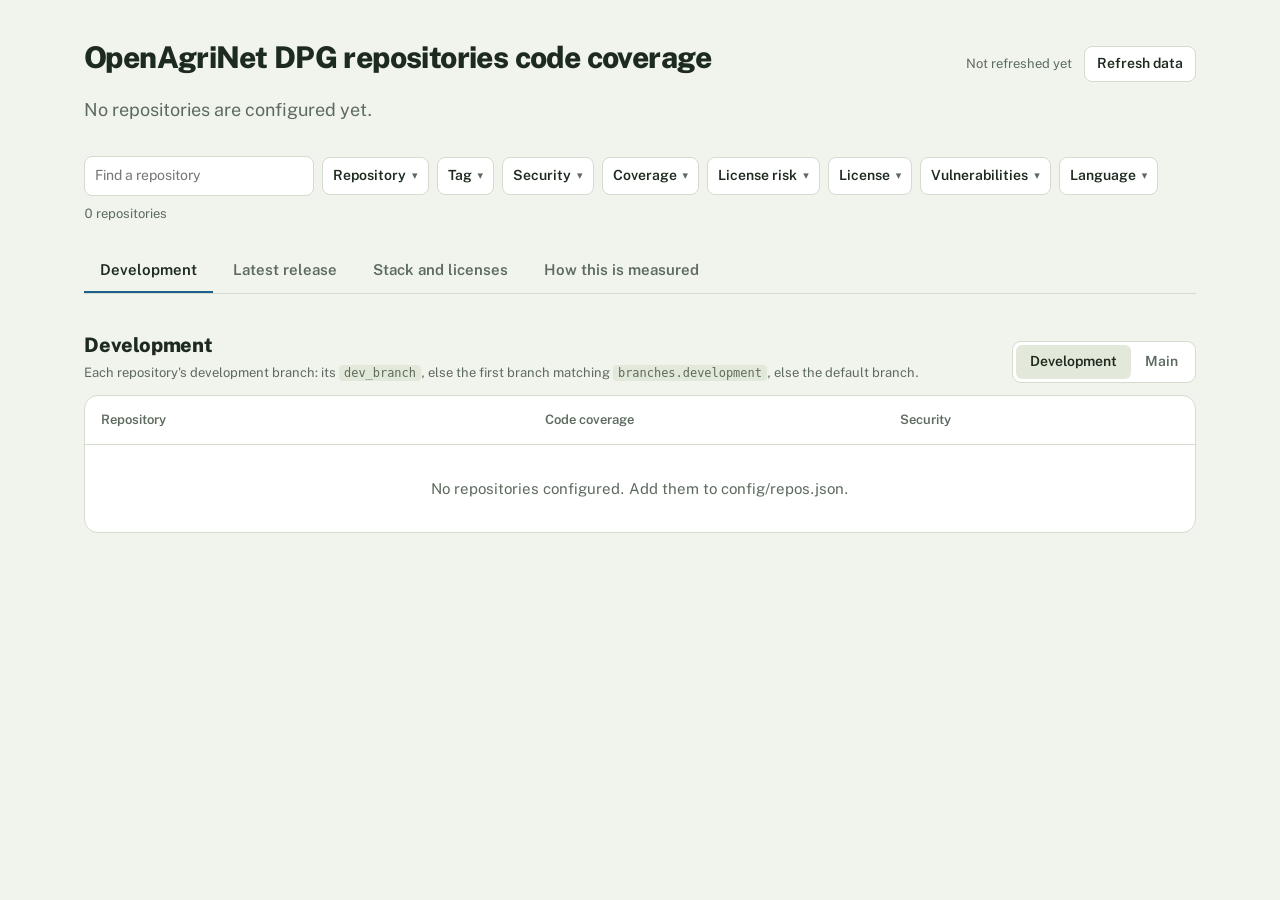
==== index.html @ c1d46069 "Fix the findings of the branch review A crafted workflow file or registry could stall the nightly ru" ====
<!doctype html>
<html lang="en">
<head>
<meta charset="utf-8">
<meta name="viewport" content="width=device-width,initial-scale=1">
<title>OpenAgriNet DPG coverage</title>
<link rel="icon" href="data:image/svg+xml,%3Csvg xmlns=%22http://www.w3.org/2000/svg%22 viewBox=%220 0 16 16%22%3E%3Crect width=%2216%22 height=%2216%22 rx=%223%22 fill=%22%232E7A3A%22/%3E%3Cpath d=%22M4 8.5l2.5 2.5L12 5.5%22 stroke=%22white%22 stroke-width=%222%22 fill=%22none%22/%3E%3C/svg%3E">
<link rel="preconnect" href="https://fonts.googleapis.com">
<link rel="preconnect" href="https://fonts.gstatic.com" crossorigin>
<link href="https://fonts.googleapis.com/css2?family=Public+Sans:wght@400;500;600;800&display=swap" rel="stylesheet">
<link rel="stylesheet" href="style.css">
</head>
<body>
<main>
  <header>
    <h1>OpenAgriNet DPG repositories code coverage</h1>
    <div class="refresh">
      <span class="updated" id="updated">Loading data…</span>
      <a class="btn" href="https://github.com/OpenAgriNet/Code-coverage-dashboard/actions/workflows/deploy.yml" target="_blank" rel="noopener" title="Opens GitHub Actions. Click “Run workflow” there (needs write access). The page updates about two minutes after the run finishes.">Refresh data</a>
    </div>
  </header>
  <p class="summary" id="summary">Reading the latest coverage reports.</p>
  <div id="filters"></div>

  <div class="tabs" role="tablist" aria-label="Sections">
    <button type="button" role="tab" id="tab-dev" data-tab="dev" aria-controls="sec-dev" aria-selected="true">Development</button>
    <button type="button" role="tab" id="tab-release" data-tab="release" aria-controls="sec-release" aria-selected="false" tabindex="-1">Latest release</button>
    <button type="button" role="tab" id="tab-stack" data-tab="stack" aria-controls="sec-stack" aria-selected="false" tabindex="-1">Stack and licenses</button>
    <button type="button" role="tab" id="tab-about" data-tab="about" aria-controls="sec-about" aria-selected="false" tabindex="-1">How this is measured</button>
  </div>

  <section id="sec-dev" role="tabpanel" aria-labelledby="tab-dev">
    <div class="sec-head"><div>
      <h2 id="dev-title">Development</h2>
      <p class="sub" id="dev-note">Each repository's development branch: its <code>dev_branch</code>, else the first branch matching <code>branches.development</code>, else the default branch.</p>
    </div>
      <div class="switch" role="group" aria-label="Branch to show">
        <button type="button" id="view-dev" aria-pressed="true">Development</button>
        <button type="button" id="view-main" aria-pressed="false">Main</button>
      </div>
    </div>
    <div class="table-wrap"><table>
      <thead><tr><th scope="col">Repository</th><th scope="col">Code coverage</th><th scope="col">Security</th></tr></thead>
      <tbody id="dev-rows"><tr><td colspan="3" class="empty">Loading…</td></tr></tbody>
    </table></div>
  </section>

  <section id="sec-release" role="tabpanel" aria-labelledby="tab-release" hidden>
    <div class="sec-head"><div>
      <h2 id="rel-title">Latest release</h2>
      <p class="sub">Each repository's newest stable version, or the tags of a named release (when the config defines release sets). Choose a release or one version for every repository here, or change a single repository in its row. Found from release branches, tags and GitHub Releases, as set in <code>config/repos.json</code>.</p>
    </div>
      <div class="controls"><label class="sub" for="rel-set" id="rel-set-label" hidden>Release</label><select class="ver" id="rel-set" hidden><option value="">Each repo's latest</option></select>
        <label class="sub" for="rel-all">Show version</label><select class="ver" id="rel-all"><option value="">Latest</option></select></div>
    </div>
    <div id="rel-filters"></div>
    <div class="table-wrap"><table>
      <thead><tr><th scope="col">Repository</th><th scope="col">Code coverage</th><th scope="col">Security</th></tr></thead>
      <tbody id="rel-rows"><tr><td colspan="3" class="empty">Loading…</td></tr></tbody>
    </table></div>
  </section>

  <section id="sec-stack" role="tabpanel" aria-labelledby="tab-stack" hidden>
    <div class="sec-head"><div>
      <h2 id="stack-title">Stack and licenses</h2>
      <p class="sub" id="stack-note">Each repository's development branch. <a href="deps.html">All dependencies →</a></p>
    </div></div>
    <div class="table-wrap"><table class="wide">
      <thead><tr><th scope="col">Repository</th><th scope="col">License</th><th scope="col">Stack</th><th scope="col">Dependencies</th></tr></thead>
      <tbody id="stack-rows"><tr><td colspan="4" class="empty">Loading…</td></tr></tbody>
    </table></div>
  </section>

  <section id="sec-about" role="tabpanel" aria-labelledby="tab-about" hidden>
  <details class="how" open>
    <summary>How this is measured</summary>
    <ul>
      <li><b>Branch.</b> Set per repository in <code>config/repos.json</code> (the <code>dev_branch</code> in the config, else the first branch matching <code>branches.development</code>, else the default branch).</li>
      <li><b>Releases.</b> Versions come from release branches (<code>release-1.2.0</code>), git tags (<code>v1.2.0</code>) and GitHub Releases, as set under <code>releases</code> in the config. <code>v1.2.0</code> and <code>1.2.0</code> are one version; names that are not versions (such as <code>fork-point</code>) are ignored. A branch is measured as it is now and has live badges. A tag or release is measured at its tagged commit, so it shows plain numbers and the date of the last run.</li>
      <li><b>Code coverage.</b> The badge is Codecov's live badge for that branch. The line count underneath comes from the last refresh: Codecov first, otherwise the coverage file saved by the latest <code>CI</code> run on that branch. Partially covered lines count as not covered.</li>
      <li><b>Security.</b> The latest completed run of the repo's <code>security.yml</code> on that branch. <i>No runs on this branch</i> means the workflow does not run there; it is not a failure.</li>
      <li><b>Refresh data</b> opens the refresh workflow on GitHub; click <i>Run workflow</i> there (needs write access to this repo). The badges are always live; line counts and run links update when the run finishes.</li>
      <li><b>Stale coverage.</b> A <i>Measured</i> date more than 14 days old is shown in amber: that branch has had no coverage upload for two weeks.</li>
      <li><b>Dates.</b> <i>Measured</i> is the commit time of the commit whose coverage is shown (or the CI run time). <i>Last run</i> is when the latest security run on that branch finished.</li>
      <li><b>Stack and licenses.</b> <a href="https://github.com/specfy/stack-analyser" target="_blank" rel="noopener">specfy/stack-analyser</a> reads a fresh clone of the development branch for languages, technologies and dependencies. The repo license is GitHub's reading of its <code>LICENSE</code> file. Each npm, PyPI and Go dependency's license and latest version come from <a href="https://deps.dev" target="_blank" rel="noopener">deps.dev</a>; Docker images and GitHub Actions are listed but not looked up.</li>
      <li><b>No report</b> or an <i>unknown</i> badge means nothing was uploaded for that branch. It does not mean 0%. This dashboard never reruns tests.</li>
    </ul>
  </details>
  </section>
</main>
<script src="filters.js"></script>
<script src="tabs.js"></script>
<script>
let data={repositories:[],main:[],releases:[]},view='dev';
try{if(localStorage.getItem('branchView')==='main')view='main'}catch(e){}
const $=id=>document.getElementById(id);
const esc=s=>String(s??'').replace(/[&<>"']/g,c=>({'&':'&amp;','<':'&lt;','>':'&gt;','"':'&quot;',"'":'&#39;'}[c]));
const isNum=v=>v!=null&&v!==''&&Number.isFinite(Number(v));
const num=v=>Number(v).toLocaleString();
const day=v=>{if(!v)return '';const d=new Date(v);return isNaN(d)?'':d.toLocaleDateString(undefined,{day:'numeric',month:'short',year:'numeric'})};
const repoUrl=r=>r.html_url||`https://github.com/OpenAgriNet/${r.repository}`;
// GitHub stars of a tracked repo, from data/stack.json once it has loaded
const repoStars=name=>{const r=((stack&&stack.repositories)||[]).find(x=>x.repository===name);return r?r.stars:null};
const starCount=n=>!Number.isFinite(n)||n<0?'':n>=1e6?(n/1e6).toFixed(1).replace(/\.0$/,'')+'M':n>=1e4?Math.round(n/1e3)+'k':n>=1e3?(n/1e3).toFixed(1).replace(/\.0$/,'')+'k':String(n);
// GitHub's star octicon (MIT, primer/octicons)
const STAR='<svg class="star-icon" viewBox="0 0 16 16" width="12" height="12" aria-hidden="true"><path d="M8 .25a.75.75 0 0 1 .673.418l1.882 3.815 4.21.612a.75.75 0 0 1 .416 1.279l-3.046 2.97.719 4.192a.751.751 0 0 1-1.088.791L8 12.347l-3.766 1.98a.75.75 0 0 1-1.088-.79l.72-4.194L.818 6.374a.75.75 0 0 1 .416-1.28l4.21-.611L7.327.668A.75.75 0 0 1 8 .25Zm0 2.445L6.615 5.5a.75.75 0 0 1-.564.41l-3.097.45 2.24 2.184a.75.75 0 0 1 .216.664l-.528 3.084 2.769-1.456a.75.75 0 0 1 .698 0l2.77 1.456-.53-3.084a.75.75 0 0 1 .216-.664l2.24-2.183-3.096-.45a.75.75 0 0 1-.564-.41L8 2.694Z"/></svg>';
const starChip=name=>{const n=repoStars(name);return !Number.isFinite(n)?'':`<span class="stars" title="${esc(n.toLocaleString())} stars on GitHub">${STAR}${starCount(n)}<span class="sr"> stars</span></span> `};
const tagChips=r=>starChip(r.repository)+(r.tags||(r.dpg?['DPG']:[])).map(g=>`<span class="tag"${g==='DPG'?' title="Part of the OpenAgriNet DPG project"':''}>${esc(g)}</span>`).join(' ');
const STALE_DAYS=14;
document.addEventListener('error',e=>{const i=e.target;if(i.tagName==='IMG'&&i.dataset.fallback){const t=document.createElement('span');t.className='fallback';t.textContent=i.dataset.fallback;i.replaceWith(t)}},true);
const SEC={passing:'Passing',failing:'Failing','no runs':'No runs on this branch','no workflow':'No security workflow','branch not found':'Branch not found'};

function row(r,picker){
  const url=repoUrl(r),cd=r.coverage_detail||{},s=r.security||{},what=r.ref_kind==='tag'?'tag':'branch';
  const age=r.measured_at?Math.floor((Date.now()-new Date(r.measured_at))/864e5):null;
  const measured=day(r.measured_at)?`<div class="sub${age>STALE_DAYS?' stale':''}">Measured ${esc(day(r.measured_at))}${age>STALE_DAYS?` (${age} days ago)`:''}</div>`:'';
  const cov=r.branch_exists===false?'<span class="muted">Branch not found</span>'
    :!isNum(r.coverage)?`<span class="muted">${esc(r.coverage_badge_url?`No report on this ${what}`:(r.coverage_source||'Unknown'))}</span>`
    :`<a class="badge" href="${esc(cd.report_url||url)}" target="_blank" rel="noopener">${r.coverage_badge_url?`<img src="${esc(r.coverage_badge_url)}" data-fallback="${(+r.coverage).toFixed(2)}%" alt="Coverage ${(+r.coverage).toFixed(2)}%">`:`<span class="pct">${(+r.coverage).toFixed(2)}%</span>`}</a>`
     +(cd.lines?`<div class="sub">${num(cd.hits)} of ${num(cd.lines)} lines covered</div>`:'')+measured;
  const label=s.state==='no runs'?`No runs on this ${what}`:SEC[s.state]||'Unknown';
  const sec=(s.badge_url&&s.state!=='no runs'
    ?`<a class="badge" href="${esc(s.run_url||url+'/actions')}" target="_blank" rel="noopener"><img src="${esc(s.badge_url)}" data-fallback="${esc(label)}" alt="Security ${esc(label)}"></a>`
    :(s.run_url&&(s.state==='passing'||s.state==='failing')
      ?`<a class="pct ${s.state==='passing'?'good':'bad'}" href="${esc(s.run_url)}" target="_blank" rel="noopener">${esc(label)}</a>`
      :`<span class="muted">${esc(label)}</span>`))
    +(day(s.finished_at)?`<div class="sub">Last run ${esc(day(s.finished_at))}</div>`:'');
  return `<tr><td><a class="repo" href="${esc(url)}/tree/${esc(r.branch)}" target="_blank" rel="noopener">${esc(r.repository)}</a> ${tagChips(r)}${picker||`<div class="sub">${esc(r.branch)}${devDefault(r)}</div>`}</td><td data-label="Code coverage">${cov}</td><td data-label="Security">${sec}</td></tr>`;
}
const picked={};let relAll='',relSet='',relAllowed=null,relBar=null,bar=null,visibleSet=null;
const devDefault=r=>view==='dev'&&r.branch_source==='default'&&r.ref_kind!=='tag'?' <span title="No branch matched the development pattern in config/repos.json, so the default branch is shown">· default branch</span>':'';
const pool=g=>relSet?g.versions:gv(g);   // a named release ignores the Found as / Stability filters: it names its versions itself
const curSet=()=>(data.release_sets||[]).find(s=>s.alias===relSet);
const setEntry=g=>{const s=curSet();const e=s&&Object.entries(s.repos).find(([k])=>k.toLowerCase()===g.repository.toLowerCase());return e&&e[1]};
function setUrl(k,v){const q=new URLSearchParams(location.search);v?q.set(k,v):q.delete(k);try{history.replaceState(null,'',q.toString()?'?'+q:location.pathname)}catch(_){}}
function fillRelSet(){
  const sets=data.release_sets||[],sel=$('rel-set');
  $('rel-set').hidden=$('rel-set-label').hidden=!sets.length;
  sel.innerHTML='<option value="">Each repo\'s latest</option>'+sets.map(s=>`<option value="${esc(s.alias)}">${esc(s.label)}${s.current?' (current)':''}</option>`).join('');
  sel.value=sets.some(s=>s.alias===relSet)?relSet:'';relSet=sel.value;
}
function initRelSet(){
  const sets=data.release_sets||[],q=new URLSearchParams(location.search),p=q.get('set'),cur=sets.find(s=>s.current);
  relSet=p===null?(q.get('ver')?'':cur?cur.alias:''):p==='latest'?'':p;
  fillRelSet();$('rel-all').disabled=!!relSet;
}
const shown=r=>!visibleSet||visibleSet.has(r.repository);
const vkey=(g,v)=>g.repository+'@'+v.version;
const gv=g=>relAllowed?g.versions.filter(v=>relAllowed.has(vkey(g,v))):g.versions;
const latestOf=g=>gv(g).find(v=>!v.prerelease)||gv(g)[0];
const verCmp=(a,b)=>{const p=v=>{const[n,...r]=v.split('-');return[n.split('.').map(Number),r.join('-')]},[an,ap]=p(a),[bn,bp]=p(b);
  for(let i=0;i<Math.max(an.length,bn.length);i++){const d=(an[i]||0)-(bn[i]||0);if(d)return d}
  return(ap?0:1)-(bp?0:1)||ap.localeCompare(bp,undefined,{numeric:true})};
function fillRelAll(){
  const sel=$('rel-all'),all=[...new Set((data.releases||[]).flatMap(g=>gv(g).map(v=>v.version)))].sort(verCmp).reverse();
  sel.innerHTML='<option value="">Latest</option>'+all.map(v=>`<option value="${esc(v)}">${esc(v)}</option>`).join('');sel.value=all.includes(relAll)?relAll:'';relAll=sel.value;
}
const KIND={branch:'release branch',tag:'tag',release:'GitHub Release'};
function relPick(g){
  const by=x=>pool(g).find(v=>v.version===x);
  if(picked[g.repository])return by(picked[g.repository])||null;
  if(relSet){const m=setEntry(g);return m&&m.version?by(m.version)||null:null}
  return relAll?by(relAll)||null:latestOf(g);
}
function missingText(g){
  if(picked[g.repository]||!relSet)return `This repository has no ${esc(picked[g.repository]||relAll)} version.`;
  const m=setEntry(g),s=curSet();
  return m?`Tag <code>${esc(m.tag)}</code> is not among this repository's versions (not a version name, or older than <code>releases.max_versions</code>).`:`Not part of ${esc(s.label)}.`;
}
function relRow(g){
  const v=relPick(g),id='ver-'+g.repository.replace(/[^\w-]/g,'_'),want=picked[g.repository]||relAll;
  const gone=v?'':`<option value="" selected disabled>${relSet&&!picked[g.repository]?'Not in this release':'No '+esc(want)}</option>`;
  const opts=gone+pool(g).map(x=>`<option value="${esc(x.version)}"${x===v?' selected':''}>${esc(x.version)}${x.prerelease?' (pre-release)':''}${x===latestOf(g)?' · latest':''}</option>`).join('');
  if(!v)return `<tr><td><a class="repo" href="${esc(g.html_url)}" target="_blank" rel="noopener">${esc(g.repository)}</a> ${tagChips(g)}<div><label class="sr" for="${id}">Version of ${esc(g.repository)}</label><select class="ver" id="${id}" data-repo="${esc(g.repository)}">${opts}</select></div></td><td colspan="2" data-label="Code coverage" class="muted">${missingText(g)}</td></tr>`;
  const more=g.not_measured>0?`<div class="sub">${g.not_measured} older ${g.not_measured===1?'version is':'versions are'} not shown (<code>releases.max_versions</code>).</div>`:'';
  const how=`${v.kinds.map(k=>KIND[k]).join(' + ')} · <code>${esc(v.branch)}</code>${day(v.published_at)?` · ${esc(day(v.published_at))}`:''}`;
  return row({...v,repository:g.repository,html_url:g.html_url,tags:g.tags,dpg:g.dpg},
    `<div><label class="sr" for="${id}">Version of ${esc(g.repository)}</label><select class="ver" id="${id}" data-repo="${esc(g.repository)}">${opts}</select></div><div class="sub">${how}</div>${more}`);
}
function fill(id,list,empty,render1=row){
  const cv=r=>r.versions?0:isNum(r.coverage)?+r.coverage:-1;  // release rows keep name order so a row does not jump while its version is changed
  const a=list.filter(shown).sort((x,y)=>cv(y)-cv(x)||x.repository.localeCompare(y.repository));
  $(id).innerHTML=a.length?a.map(x=>render1(x)).join(''):`<tr><td colspan="3" class="empty">${visibleSet&&list.length?'No repositories match these filters.':empty}</td></tr>`;
}
const viewList=()=>(view==='main'?data.main:data.repositories)||[];
function summary(){
  const all=viewList().filter(shown),has=all.filter(r=>isNum(r.coverage)).length,st=k=>all.filter(r=>(r.security||{}).state===k).length,pass=st('passing'),fail=st('failing');
  $('summary').innerHTML=all.length?`On their ${view==='main'?'main':'development'} branches, <strong>${has} of ${all.length}</strong> ${visibleSet?'matching ':''}repositories report coverage. Security: <strong>${pass}</strong> passing, <strong class="${fail?'bad':''}">${fail}</strong> failing.`:'No repositories are configured yet.';
}
function setView(v){
  view=v;try{localStorage.setItem('branchView',v)}catch(e){}
  $('view-dev').setAttribute('aria-pressed',v==='dev');$('view-main').setAttribute('aria-pressed',v==='main');
  $('dev-title').textContent=v==='main'?'Main':'Development';
  $('stack-note').innerHTML=(v==='main'?'Each repository\'s default branch.':'Each repository\'s development branch.')+' <a href="deps.html">All dependencies →</a>';
  $('dev-note').innerHTML=v==='main'?'Each repository\'s default branch.':'Each repository\'s development branch: its <code>dev_branch</code>, else the first branch matching <code>branches.development</code>, else the default branch.';
  if(bar)bar.setItems(repoItems());else{summary();render()}
}
let stack=null;
// a local action (./.github/actions/x) is not a published package and has no license to find
const licensable=d=>!(d.ecosystem==='githubAction'&&d.name.startsWith('./'));
function stackRow(r){
  const url=repoUrl(r),deps=r.dependencies||[],langs=(r.languages||[]).slice(0,3).map(l=>l[0]).join(' · '),techs=r.techs||[];
  const lic=r.license?`<span class="lic risk risk-${esc(r.license_class||'unclassified')}" title="${esc(RISK[r.license_class||'unclassified'])}"><span class="dot" aria-hidden="true"></span>${esc(r.license)}</span><span class="sr"> (${esc(RISK[r.license_class||'unclassified'])})</span>`:'<span class="lic none">No LICENSE file</span>';
  const vuln=deps.filter(d=>d.vulns&&d.vulns.count).length,known=deps.filter(d=>d.license).length,pkgs=deps.filter(licensable).length;
  const dep=r.error?`<span class="muted">Not analysed</span><div class="sub">${esc(r.error)}</div>`
    :deps.length?`<a href="deps.html?repo=${encodeURIComponent(r.repository)}">${num(deps.length)} dependencies</a><div class="sub">${pkgs?`${known} of ${pkgs} with a known license`:'Local actions only'}</div>${vuln?`<div class="sub"><a class="bad" href="deps.html?repo=${encodeURIComponent(r.repository)}&vuln=any">${vuln} with known vulnerabilities</a></div>`:deps.some(d=>d.vulns)?'<div class="sub good">No known vulnerabilities</div>':''}`
    :'<span class="muted">None found</span>';
  return `<tr${r.license_class==='red'||r.license_class==='yellow'?` class="row-risk-${r.license_class}"`:''}><td><a class="repo" href="${esc(url)}/tree/${esc(r.branch)}" target="_blank" rel="noopener">${esc(r.repository)}</a> ${tagChips(r)}<div class="sub">${esc(r.branch)}${devDefault(r)}</div></td>`
    +`<td data-label="License">${lic}</td>`
    +`<td data-label="Stack">${esc(langs)||'<span class="muted">Nothing detected</span>'}${techs.length?`<div class="techs">${esc(techs.slice(0,8).join(', '))}${techs.length>8?` +${techs.length-8} more`:''}</div>`:''}</td>`
    +`<td data-label="Dependencies">${dep}</td></tr>`;
}
function fillStack(){
  if(!stack)return;
  const a=stackList().filter(shown).sort((x,y)=>x.repository.localeCompare(y.repository));
  $('stack-rows').innerHTML=a.length?a.map(stackRow).join(''):`<tr><td colspan="4" class="empty">${visibleSet&&stackList().length?'No repositories match these filters.':'No repositories analysed yet.'}</td></tr>`;
}
function render(){
  if($('rel-all').options.length<2)fillRelAll();
  fill('dev-rows',viewList(),'No repositories configured. Add them to config/repos.json.');
  fill('rel-rows',(data.releases||[]).filter(g=>pool(g).length),relAllowed?'No repository has a version that matches.':'No repository has a release version yet.',relRow);
  fillStack();
}
/* ---- filters: one bar for every table (a repository is shown when it passes all of them) ---- */
const SECL={passing:'Passing',failing:'Failing','no runs':'No runs','no workflow':'No security workflow','branch not found':'Branch not found',unknown:'Unknown'};
const COVL={high:'80% or more',mid:'50% to 79%',low:'Under 50%',none:'No report'},RISK={green:'Preferred',yellow:'Not recommended',red:'Not to use',unclassified:'Unclassified',none:'No LICENSE file'};
const VULNL={'critical-high':'Critical or high',any:'Any known vulnerability',none:'None known',unchecked:'Not checked'};
const stackList=()=>!stack?[]:(view==='main'?stack.main||stack.repositories:stack.repositories)||[];
function repoItems(){
  const st=Object.fromEntries(stackList().map(r=>[r.repository,r]));
  return viewList().map(r=>{
    const s=st[r.repository]||{},deps=s.dependencies||[],c=isNum(r.coverage)?+r.coverage:null;
    const vul=!deps.some(d=>d.vulns)?['unchecked']:!deps.some(d=>d.vulns&&d.vulns.count)?['none']:deps.some(d=>d.vulns&&(d.vulns.severity==='CRITICAL'||d.vulns.severity==='HIGH'))?['any','critical-high']:['any'];
    return {repository:r.repository,tags:r.tags||(r.dpg?['DPG']:[]),sec:(r.security||{}).state||'unknown',cov:c===null?'none':c>=80?'high':c>=50?'mid':'low',
      license:stack?(s.license||'(no LICENSE file)'):null,risk:stack?(s.license?s.license_class||'unclassified':'none'):null,vuln:stack?vul:null,
      langs:(s.languages||[]).map(l=>l[0])};
  });
}
const REPO_FACETS=[
  {key:'repository',param:'repo',label:'Repository',get:i=>i.repository},
  {key:'tag',label:'Tag',get:i=>i.tags.length?i.tags:'(none)'},
  {key:'sec',label:'Security',get:i=>i.sec,valueLabel:v=>SECL[v]||v,order:['failing','passing','no runs','no workflow']},
  {key:'cov',label:'Coverage',get:i=>i.cov,valueLabel:v=>COVL[v],order:['low','mid','high','none']},
  {key:'risk',label:'License risk',get:i=>i.risk,valueLabel:v=>RISK[v]||v,order:['red','yellow','green','unclassified','none']},
  {key:'license',label:'License',get:i=>i.license},
  {key:'vuln',label:'Vulnerabilities',get:i=>i.vuln,valueLabel:v=>VULNL[v]||v,order:['critical-high','any','none','unchecked']},
  {key:'lang',label:'Language',get:i=>i.langs},
];
function onRepoFilter(list){visibleSet=new Set(list.map(i=>i.repository));summary();render()}
function initFilters(){
  bar=Filters.createFilterBar($('filters'),{facets:REPO_FACETS,items:repoItems(),noun:'repositories',text:{param:'q',placeholder:'Find a repository',of:i=>i.repository},onChange:onRepoFilter});
  visibleSet=new Set(bar.visible().map(i=>i.repository));
  const items=(data.releases||[]).flatMap(g=>g.versions.map(v=>({key:vkey(g,v),kinds:v.kinds,stable:v.prerelease?'pre':'stable'})));
  relBar=Filters.createFilterBar($('rel-filters'),{facets:[
    {key:'found',param:'found',label:'Found as',get:i=>i.kinds,valueLabel:v=>({branch:'Release branch',tag:'Tag',release:'GitHub Release'}[v]||v),order:['release','tag','branch']},
    {key:'stable',param:'stab',label:'Stability',get:i=>i.stable,valueLabel:v=>v==='pre'?'Pre-release':'Stable',order:['stable','pre']},
  ],items,noun:'versions',onChange:list=>{relAllowed=list.length===items.length?null:new Set(list.map(i=>i.key));fillRelAll();render()}});
  relAllowed=relBar.visible().length===items.length?null:new Set(relBar.visible().map(i=>i.key));
  const want=new URLSearchParams(location.search).get('ver');if(want)relAll=want;
}
async function initStack(){
  try{const res=await fetch('./data/stack.json',{cache:'no-store'});if(!res.ok)throw Error(res.status);stack=await res.json();if(bar)bar.setItems(repoItems());fillStack();if(data.main.length)render()}   // repo stars come from stack.json
  catch(e){$('stack-rows').innerHTML='<tr><td colspan="4" class="empty">data/stack.json is missing or unreadable.</td></tr>'}
}
async function init(){
  try{
    const res=await fetch('./data/coverage.json',{cache:'no-store'});if(!res.ok)throw Error(res.status);
    data=await res.json();
    $('updated').textContent=data.generated_at?'Updated '+new Date(data.generated_at).toLocaleString(undefined,{day:'numeric',month:'short',hour:'2-digit',minute:'2-digit'}):'Not refreshed yet';
    if(!data.main)data.main=data.repositories||[];
    setView(view);initFilters();initRelSet();fillRelAll();summary();render();
  }catch(e){
    $('updated').textContent='Data unavailable';
    $('summary').textContent='Coverage data could not be loaded. Run the refresh workflow and check its logs.';
    ['dev-rows','rel-rows'].forEach(id=>$(id).innerHTML='<tr><td colspan="3" class="empty">data/coverage.json is missing or unreadable.</td></tr>');
  }
}
$('rel-all').addEventListener('change',e=>{relAll=e.target.value;for(const k in picked)delete picked[k];setUrl('ver',relAll);render()});
$('rel-set').addEventListener('change',e=>{relSet=e.target.value;relAll='';$('rel-all').value='';$('rel-all').disabled=!!relSet;for(const k in picked)delete picked[k];setUrl('ver','');setUrl('set',relSet||'latest');render()});
$('rel-rows').addEventListener('change',e=>{const s=e.target.closest('select.ver');if(s){picked[s.dataset.repo]=s.value;render();const again=document.querySelector(`select.ver[data-repo="${CSS.escape(s.dataset.repo)}"]`);if(again)again.focus()}});
$('view-dev').addEventListener('click',()=>setView('dev'));$('view-main').addEventListener('click',()=>setView('main'));
init();initStack();
</script>
</body>
</html>
---- style.css ----
:root{
  --bg:#F1F4EC;--surface:#FFFFFF;--ink:#1D2A1F;--muted:#5D6B5F;--line:#D5DCCD;--track:#E2E8DA;
  --good:#2E7A3A;--warn:#A87708;--bad:#B3261E;--link:#1F5F8B;--focus:#1F5F8B;
  color-scheme:light;
}
@media (prefers-color-scheme:dark){:root:not([data-theme="light"]){
  --bg:#121914;--surface:#19221B;--ink:#E3EBDD;--muted:#9AA99C;--line:#2C392F;--track:#243027;
  --good:#5DBB6B;--warn:#D9A53A;--bad:#EF6A5F;--link:#7DB7E0;--focus:#7DB7E0;color-scheme:dark}}
:root[data-theme="dark"]{
  --bg:#121914;--surface:#19221B;--ink:#E3EBDD;--muted:#9AA99C;--line:#2C392F;--track:#243027;
  --good:#5DBB6B;--warn:#D9A53A;--bad:#EF6A5F;--link:#7DB7E0;--focus:#7DB7E0;color-scheme:dark}
*{box-sizing:border-box}
body{margin:0;background:var(--bg);color:var(--ink);font:15px/1.55 "Public Sans",system-ui,sans-serif;font-variant-numeric:tabular-nums}
main{max-width:1160px;margin:0 auto;padding:40px 24px 64px}
a{color:var(--link);text-decoration:none}a:hover{text-decoration:underline}
:focus-visible{outline:2px solid var(--focus);outline-offset:2px;border-radius:3px}
.good{color:var(--good)}.warn{color:var(--warn)}.bad{color:var(--bad)}.muted{color:var(--muted)}

header{display:flex;justify-content:space-between;align-items:baseline;gap:16px;flex-wrap:wrap}
h1{font-size:30px;font-weight:800;letter-spacing:-.02em;margin:0;line-height:1.15}
.updated{color:var(--muted);font-size:13px}
.refresh{display:flex;align-items:center;gap:12px}
.btn{font-size:14px;font-weight:600;border:1px solid var(--line);border-radius:8px;padding:6px 12px;background:var(--surface);color:var(--ink)}
.btn:hover{text-decoration:none;border-color:var(--muted)}
.summary{font-size:18px;max-width:62ch;margin:14px 0 32px;color:var(--muted)}
.summary strong{color:var(--ink);font-weight:600}

/* Tables */
section{margin-top:36px}
.sec-head{display:flex;justify-content:space-between;align-items:flex-end;gap:16px;flex-wrap:wrap;margin-bottom:12px}
.sec-head h2{font-size:20px;margin:0;font-weight:800;letter-spacing:-.01em}
.sec-head p{margin:2px 0 0}
.controls input[type=search]{font:inherit;font-size:14px;background:var(--surface);color:var(--ink);border:1px solid var(--line);border-radius:8px;padding:8px 10px;width:220px}
.table-wrap{background:var(--surface);border:1px solid var(--line);border-radius:14px;overflow-x:auto}
table{border-collapse:collapse;width:100%;min-width:560px;table-layout:fixed}
th,td{text-align:left;padding:14px 16px;border-bottom:1px solid var(--line);vertical-align:middle}
th{font-size:13px;font-weight:600;color:var(--muted);white-space:nowrap}
th:first-child{width:40%}th:nth-child(2){width:32%}
tbody tr:last-child td{border-bottom:0}
.repo{font-weight:600;font-size:15px}
.tag{display:inline-block;font-size:11px;font-weight:600;padding:1px 7px;border-radius:999px;border:1px solid var(--good);color:var(--good);vertical-align:2px}
.sub{font-size:13px;color:var(--muted);margin-top:3px}
.switch{display:inline-flex;border:1px solid var(--line);border-radius:9px;padding:3px;background:var(--surface)}
.switch button{font:inherit;font-size:14px;font-weight:600;border:0;border-radius:6px;padding:6px 14px;background:none;color:var(--muted);cursor:pointer}
.switch button[aria-pressed="true"]{background:var(--track);color:var(--ink)}
.badge{display:inline-block;line-height:0}.badge img{height:20px}
.empty{text-align:center;padding:32px;color:var(--muted)}
.how{margin-top:28px;background:var(--surface);border:1px solid var(--line);border-radius:14px;padding:4px 20px}
.how summary{cursor:pointer;font-weight:600;padding:12px 0}
.how ul{margin:0 0 16px;padding-left:20px;color:var(--muted);max-width:80ch}
.how li{margin:6px 0}.how b{color:var(--ink);font-weight:600}
code{font-size:.92em;background:var(--track);padding:1px 5px;border-radius:4px}

@media (max-width:700px){
  main{padding:28px 16px 48px}
  h1{font-size:25px}.summary{font-size:16px}
  .controls,.controls input[type=search]{width:100%}
  table{min-width:0;table-layout:auto}
  thead{display:none}
  tbody tr{display:block;padding:12px 16px;border-bottom:1px solid var(--line)}
  tbody tr:last-child{border-bottom:0}
  td{display:block;border:0;padding:5px 0}
  td[data-label]::before{content:attr(data-label);display:block;font-size:12px;font-weight:600;color:var(--muted);margin-bottom:3px}
}
.stale{color:var(--warn)}
.fallback{font-weight:600}

/* Stack and dependencies */
table.wide th:first-child{width:24%}table.wide th:nth-child(2){width:16%}table.wide th:nth-child(3){width:38%}
.lic{font-weight:600}.lic.none{color:var(--warn)}
.techs{font-size:13px;color:var(--muted);margin-top:3px}
.controls select{font:inherit;font-size:14px;background:var(--surface);color:var(--ink);border:1px solid var(--line);border-radius:8px;padding:8px 10px}
.controls{display:flex;gap:10px;flex-wrap:wrap}
.pkg{font-weight:600;word-break:break-all}
.back{font-size:14px;font-weight:600}
@media (max-width:700px){.controls select{width:100%}}

.ver{font:inherit;font-weight:600;background:var(--surface);color:var(--ink);border:1px solid var(--line);border-radius:8px;padding:4px 8px;margin-top:3px;max-width:100%}
.sr{position:absolute;width:1px;height:1px;overflow:hidden;clip:rect(0 0 0 0);white-space:nowrap}
.pct{font-weight:600}
a.pct.good,a.pct.bad{text-decoration:none}

/* Filter bar (filters.js) */
.fb{margin:0 0 18px}
.fb-row{display:flex;flex-wrap:wrap;gap:8px;align-items:center}
.fb-text{font:inherit;font-size:14px;background:var(--surface);color:var(--ink);border:1px solid var(--line);border-radius:8px;padding:8px 10px;width:230px}
.fb-facet{position:relative}
.fb-btn{font:inherit;font-size:14px;font-weight:600;display:inline-flex;align-items:center;gap:6px;background:var(--surface);color:var(--ink);border:1px solid var(--line);border-radius:8px;padding:7px 10px;cursor:pointer}
.fb-btn:hover{border-color:var(--muted)}
.fb-btn.on{border-color:var(--link);box-shadow:inset 0 0 0 1px var(--link)}
.fb-n{background:var(--link);color:var(--surface);border-radius:999px;font-size:12px;min-width:20px;padding:0 6px;text-align:center;line-height:20px}
.fb-caret{font-size:11px;color:var(--muted)}
.fb-pop{position:absolute;z-index:20;top:calc(100% + 6px);left:0;min-width:260px;max-width:min(360px,92vw);max-height:340px;overflow:auto;background:var(--surface);border:1px solid var(--line);border-radius:12px;box-shadow:0 10px 30px rgba(0,0,0,.14);padding:8px}
.fb-pop[hidden]{display:none}
.fb-pop-head{display:flex;gap:8px;align-items:center;margin-bottom:6px}
.fb-find{flex:1;font:inherit;font-size:14px;background:var(--bg);color:var(--ink);border:1px solid var(--line);border-radius:8px;padding:6px 8px;min-width:0}
.fb-pop ul{list-style:none;margin:0;padding:0}
.fb-pop li[hidden]{display:none}
.fb-pop label{display:flex;align-items:center;gap:8px;padding:6px 6px;border-radius:6px;cursor:pointer;font-size:14px}
.fb-pop label:hover{background:var(--track)}
.fb-pop input[type=checkbox]{width:16px;height:16px;accent-color:var(--link);margin:0;flex:none}
.fb-pop input:disabled+.fb-lab{color:var(--muted);opacity:.55}
.fb-pop label:has(input:disabled){cursor:default}
.fb-lab{flex:1;overflow-wrap:anywhere}
.fb-count{color:var(--muted);font-size:13px}
.fb-link{font:inherit;font-size:13px;font-weight:600;background:none;border:0;color:var(--link);cursor:pointer;padding:4px}
.fb-link:hover{text-decoration:underline}
.fb-chips{display:flex;flex-wrap:wrap;gap:6px;align-items:center;margin-top:10px}
.fb-chips[hidden]{display:none}
.fb-chip{font:inherit;font-size:13px;display:inline-flex;gap:5px;align-items:center;background:var(--track);color:var(--ink);border:1px solid var(--line);border-radius:999px;padding:3px 10px;cursor:pointer}
.fb-chip:hover{border-color:var(--bad)}
.fb-chip-k{color:var(--muted);font-weight:600}
.fb-stale{border-style:dashed}
.fb-status{margin:8px 0 0;font-size:13px;color:var(--muted)}
.fb select,.fb input{max-width:100%}

/* License risk */
.risk{display:inline-flex;align-items:center;gap:6px;font-weight:600}
.risk .dot{width:9px;height:9px;border-radius:50%;background:var(--muted);flex:none}
.risk-green .dot{background:var(--good)}.risk-yellow .dot{background:var(--warn)}.risk-red .dot{background:var(--bad)}
.risk-red{color:var(--bad)}
.risk-unclassified .dot,.risk-none .dot{background:none;border:2px solid var(--muted)}
ul.policy{list-style:none;margin:0 0 14px;padding:0}ul.policy li{margin:8px 0;display:flex;gap:10px;flex-wrap:wrap;align-items:baseline}
ul.policy .risk{min-width:84px}
.stars{display:inline-flex;align-items:center;gap:4px;font-size:11px;font-weight:600;line-height:18px;padding:0 7px;border:1px solid var(--line);border-radius:999px;background:var(--surface);color:var(--muted);white-space:nowrap;vertical-align:1px}
.star-icon{fill:currentColor;flex:none}
/* rows whose license is yellow (use with care) or red (avoid): tinted, with a bar on the left edge */
tr.row-risk-yellow>td{background:color-mix(in srgb,var(--warn) 10%,var(--surface))}
tr.row-risk-red>td{background:color-mix(in srgb,var(--bad) 10%,var(--surface))}
tr.row-risk-yellow>td:first-child{box-shadow:inset 3px 0 0 var(--warn)}
tr.row-risk-red>td:first-child{box-shadow:inset 3px 0 0 var(--bad)}
.tabs{display:flex;gap:4px;margin:24px 0 20px;border-bottom:1px solid var(--line);overflow-x:auto}
.tabs [role=tab]{font:inherit;font-size:15px;font-weight:600;border:0;border-bottom:3px solid transparent;margin-bottom:-1px;padding:10px 16px;background:none;color:var(--muted);cursor:pointer;white-space:nowrap}
.tabs [role=tab]:hover{color:var(--ink)}
.tabs [role=tab][aria-selected="true"]{color:var(--ink);border-bottom-color:var(--link)}
[role=tabpanel][hidden]{display:none}
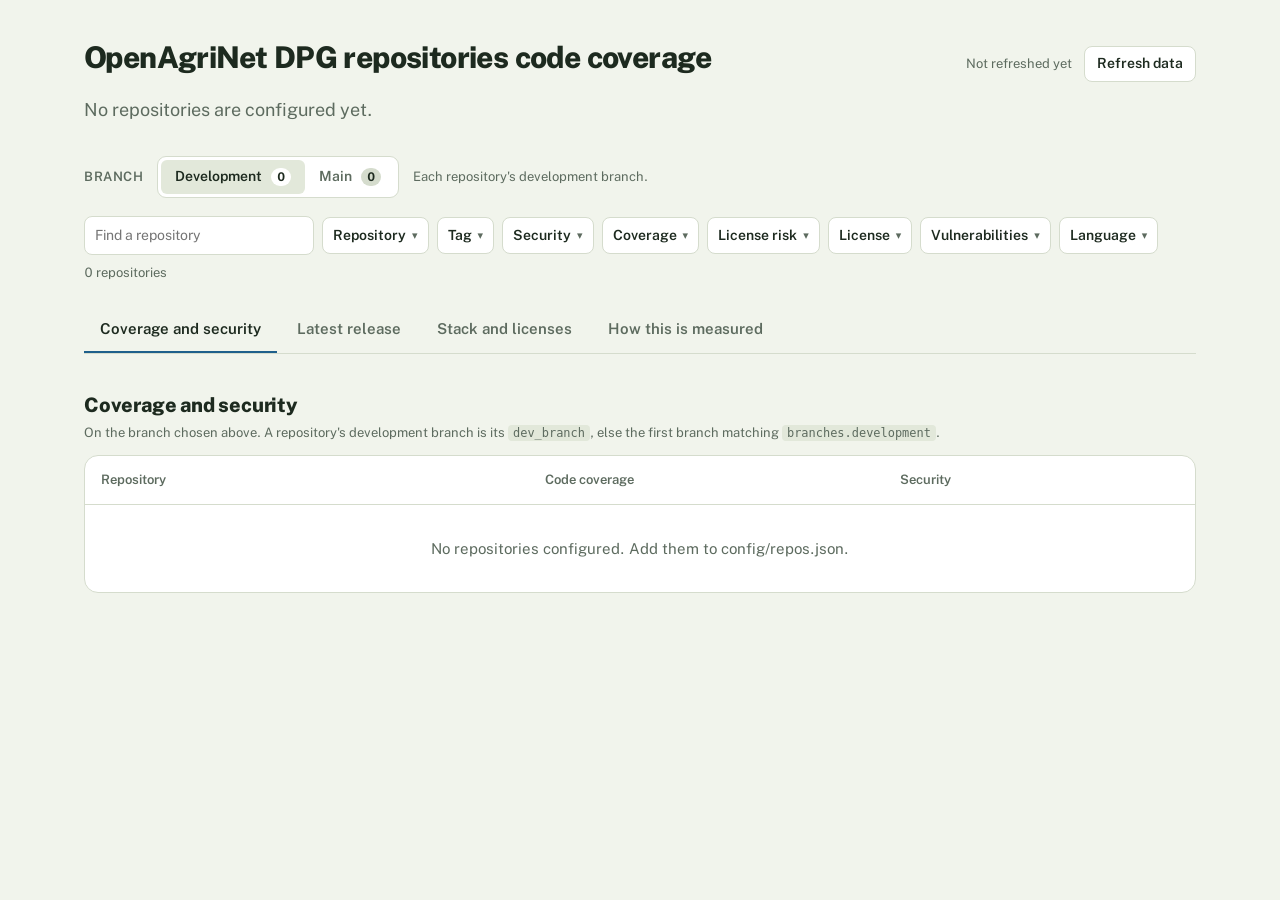
==== commit d283c8a1: "Show only repositories with a development branch under Development The Development view listed every" ====
--- a/index.html
+++ b/index.html
@@ -8,7 +8,7 @@
 <link rel="preconnect" href="https://fonts.googleapis.com">
 <link rel="preconnect" href="https://fonts.gstatic.com" crossorigin>
 <link href="https://fonts.googleapis.com/css2?family=Public+Sans:wght@400;500;600;800&display=swap" rel="stylesheet">
-<link rel="stylesheet" href="style.css">
+<link rel="stylesheet" href="assets/style.css">
 </head>
 <body>
 <main>
@@ -20,10 +20,18 @@
     </div>
   </header>
   <p class="summary" id="summary">Reading the latest coverage reports.</p>
+  <div class="branchbar">
+    <span class="branchbar-label" id="branch-label">Branch</span>
+    <div class="switch" role="group" aria-labelledby="branch-label">
+      <button type="button" id="view-dev" aria-pressed="true">Development <span class="count" id="count-dev"></span></button>
+      <button type="button" id="view-main" aria-pressed="false">Main <span class="count" id="count-main"></span></button>
+    </div>
+    <p class="sub branch-note" id="branch-note" aria-live="polite"></p>
+  </div>
   <div id="filters"></div>
 
   <div class="tabs" role="tablist" aria-label="Sections">
-    <button type="button" role="tab" id="tab-dev" data-tab="dev" aria-controls="sec-dev" aria-selected="true">Development</button>
+    <button type="button" role="tab" id="tab-dev" data-tab="dev" aria-controls="sec-dev" aria-selected="true">Coverage and security</button>
     <button type="button" role="tab" id="tab-release" data-tab="release" aria-controls="sec-release" aria-selected="false" tabindex="-1">Latest release</button>
     <button type="button" role="tab" id="tab-stack" data-tab="stack" aria-controls="sec-stack" aria-selected="false" tabindex="-1">Stack and licenses</button>
     <button type="button" role="tab" id="tab-about" data-tab="about" aria-controls="sec-about" aria-selected="false" tabindex="-1">How this is measured</button>
@@ -31,14 +39,9 @@
 
   <section id="sec-dev" role="tabpanel" aria-labelledby="tab-dev">
     <div class="sec-head"><div>
-      <h2 id="dev-title">Development</h2>
-      <p class="sub" id="dev-note">Each repository's development branch: its <code>dev_branch</code>, else the first branch matching <code>branches.development</code>, else the default branch.</p>
-    </div>
-      <div class="switch" role="group" aria-label="Branch to show">
-        <button type="button" id="view-dev" aria-pressed="true">Development</button>
-        <button type="button" id="view-main" aria-pressed="false">Main</button>
-      </div>
-    </div>
+      <h2 id="dev-title">Coverage and security</h2>
+      <p class="sub" id="dev-note">On the branch chosen above. A repository's development branch is its <code>dev_branch</code>, else the first branch matching <code>branches.development</code>.</p>
+    </div></div>
     <div class="table-wrap"><table>
       <thead><tr><th scope="col">Repository</th><th scope="col">Code coverage</th><th scope="col">Security</th></tr></thead>
       <tbody id="dev-rows"><tr><td colspan="3" class="empty">Loading…</td></tr></tbody>
@@ -88,198 +91,9 @@
   </details>
   </section>
 </main>
-<script src="filters.js"></script>
-<script src="tabs.js"></script>
-<script>
-let data={repositories:[],main:[],releases:[]},view='dev';
-try{if(localStorage.getItem('branchView')==='main')view='main'}catch(e){}
-const $=id=>document.getElementById(id);
-const esc=s=>String(s??'').replace(/[&<>"']/g,c=>({'&':'&amp;','<':'&lt;','>':'&gt;','"':'&quot;',"'":'&#39;'}[c]));
-const isNum=v=>v!=null&&v!==''&&Number.isFinite(Number(v));
-const num=v=>Number(v).toLocaleString();
-const day=v=>{if(!v)return '';const d=new Date(v);return isNaN(d)?'':d.toLocaleDateString(undefined,{day:'numeric',month:'short',year:'numeric'})};
-const repoUrl=r=>r.html_url||`https://github.com/OpenAgriNet/${r.repository}`;
-// GitHub stars of a tracked repo, from data/stack.json once it has loaded
-const repoStars=name=>{const r=((stack&&stack.repositories)||[]).find(x=>x.repository===name);return r?r.stars:null};
-const starCount=n=>!Number.isFinite(n)||n<0?'':n>=1e6?(n/1e6).toFixed(1).replace(/\.0$/,'')+'M':n>=1e4?Math.round(n/1e3)+'k':n>=1e3?(n/1e3).toFixed(1).replace(/\.0$/,'')+'k':String(n);
-// GitHub's star octicon (MIT, primer/octicons)
-const STAR='<svg class="star-icon" viewBox="0 0 16 16" width="12" height="12" aria-hidden="true"><path d="M8 .25a.75.75 0 0 1 .673.418l1.882 3.815 4.21.612a.75.75 0 0 1 .416 1.279l-3.046 2.97.719 4.192a.751.751 0 0 1-1.088.791L8 12.347l-3.766 1.98a.75.75 0 0 1-1.088-.79l.72-4.194L.818 6.374a.75.75 0 0 1 .416-1.28l4.21-.611L7.327.668A.75.75 0 0 1 8 .25Zm0 2.445L6.615 5.5a.75.75 0 0 1-.564.41l-3.097.45 2.24 2.184a.75.75 0 0 1 .216.664l-.528 3.084 2.769-1.456a.75.75 0 0 1 .698 0l2.77 1.456-.53-3.084a.75.75 0 0 1 .216-.664l2.24-2.183-3.096-.45a.75.75 0 0 1-.564-.41L8 2.694Z"/></svg>';
-const starChip=name=>{const n=repoStars(name);return !Number.isFinite(n)?'':`<span class="stars" title="${esc(n.toLocaleString())} stars on GitHub">${STAR}${starCount(n)}<span class="sr"> stars</span></span> `};
-const tagChips=r=>starChip(r.repository)+(r.tags||(r.dpg?['DPG']:[])).map(g=>`<span class="tag"${g==='DPG'?' title="Part of the OpenAgriNet DPG project"':''}>${esc(g)}</span>`).join(' ');
-const STALE_DAYS=14;
-document.addEventListener('error',e=>{const i=e.target;if(i.tagName==='IMG'&&i.dataset.fallback){const t=document.createElement('span');t.className='fallback';t.textContent=i.dataset.fallback;i.replaceWith(t)}},true);
-const SEC={passing:'Passing',failing:'Failing','no runs':'No runs on this branch','no workflow':'No security workflow','branch not found':'Branch not found'};
-
-function row(r,picker){
-  const url=repoUrl(r),cd=r.coverage_detail||{},s=r.security||{},what=r.ref_kind==='tag'?'tag':'branch';
-  const age=r.measured_at?Math.floor((Date.now()-new Date(r.measured_at))/864e5):null;
-  const measured=day(r.measured_at)?`<div class="sub${age>STALE_DAYS?' stale':''}">Measured ${esc(day(r.measured_at))}${age>STALE_DAYS?` (${age} days ago)`:''}</div>`:'';
-  const cov=r.branch_exists===false?'<span class="muted">Branch not found</span>'
-    :!isNum(r.coverage)?`<span class="muted">${esc(r.coverage_badge_url?`No report on this ${what}`:(r.coverage_source||'Unknown'))}</span>`
-    :`<a class="badge" href="${esc(cd.report_url||url)}" target="_blank" rel="noopener">${r.coverage_badge_url?`<img src="${esc(r.coverage_badge_url)}" data-fallback="${(+r.coverage).toFixed(2)}%" alt="Coverage ${(+r.coverage).toFixed(2)}%">`:`<span class="pct">${(+r.coverage).toFixed(2)}%</span>`}</a>`
-     +(cd.lines?`<div class="sub">${num(cd.hits)} of ${num(cd.lines)} lines covered</div>`:'')+measured;
-  const label=s.state==='no runs'?`No runs on this ${what}`:SEC[s.state]||'Unknown';
-  const sec=(s.badge_url&&s.state!=='no runs'
-    ?`<a class="badge" href="${esc(s.run_url||url+'/actions')}" target="_blank" rel="noopener"><img src="${esc(s.badge_url)}" data-fallback="${esc(label)}" alt="Security ${esc(label)}"></a>`
-    :(s.run_url&&(s.state==='passing'||s.state==='failing')
-      ?`<a class="pct ${s.state==='passing'?'good':'bad'}" href="${esc(s.run_url)}" target="_blank" rel="noopener">${esc(label)}</a>`
-      :`<span class="muted">${esc(label)}</span>`))
-    +(day(s.finished_at)?`<div class="sub">Last run ${esc(day(s.finished_at))}</div>`:'');
-  return `<tr><td><a class="repo" href="${esc(url)}/tree/${esc(r.branch)}" target="_blank" rel="noopener">${esc(r.repository)}</a> ${tagChips(r)}${picker||`<div class="sub">${esc(r.branch)}${devDefault(r)}</div>`}</td><td data-label="Code coverage">${cov}</td><td data-label="Security">${sec}</td></tr>`;
-}
-const picked={};let relAll='',relSet='',relAllowed=null,relBar=null,bar=null,visibleSet=null;
-const devDefault=r=>view==='dev'&&r.branch_source==='default'&&r.ref_kind!=='tag'?' <span title="No branch matched the development pattern in config/repos.json, so the default branch is shown">· default branch</span>':'';
-const pool=g=>relSet?g.versions:gv(g);   // a named release ignores the Found as / Stability filters: it names its versions itself
-const curSet=()=>(data.release_sets||[]).find(s=>s.alias===relSet);
-const setEntry=g=>{const s=curSet();const e=s&&Object.entries(s.repos).find(([k])=>k.toLowerCase()===g.repository.toLowerCase());return e&&e[1]};
-function setUrl(k,v){const q=new URLSearchParams(location.search);v?q.set(k,v):q.delete(k);try{history.replaceState(null,'',q.toString()?'?'+q:location.pathname)}catch(_){}}
-function fillRelSet(){
-  const sets=data.release_sets||[],sel=$('rel-set');
-  $('rel-set').hidden=$('rel-set-label').hidden=!sets.length;
-  sel.innerHTML='<option value="">Each repo\'s latest</option>'+sets.map(s=>`<option value="${esc(s.alias)}">${esc(s.label)}${s.current?' (current)':''}</option>`).join('');
-  sel.value=sets.some(s=>s.alias===relSet)?relSet:'';relSet=sel.value;
-}
-function initRelSet(){
-  const sets=data.release_sets||[],q=new URLSearchParams(location.search),p=q.get('set'),cur=sets.find(s=>s.current);
-  relSet=p===null?(q.get('ver')?'':cur?cur.alias:''):p==='latest'?'':p;
-  fillRelSet();$('rel-all').disabled=!!relSet;
-}
-const shown=r=>!visibleSet||visibleSet.has(r.repository);
-const vkey=(g,v)=>g.repository+'@'+v.version;
-const gv=g=>relAllowed?g.versions.filter(v=>relAllowed.has(vkey(g,v))):g.versions;
-const latestOf=g=>gv(g).find(v=>!v.prerelease)||gv(g)[0];
-const verCmp=(a,b)=>{const p=v=>{const[n,...r]=v.split('-');return[n.split('.').map(Number),r.join('-')]},[an,ap]=p(a),[bn,bp]=p(b);
-  for(let i=0;i<Math.max(an.length,bn.length);i++){const d=(an[i]||0)-(bn[i]||0);if(d)return d}
-  return(ap?0:1)-(bp?0:1)||ap.localeCompare(bp,undefined,{numeric:true})};
-function fillRelAll(){
-  const sel=$('rel-all'),all=[...new Set((data.releases||[]).flatMap(g=>gv(g).map(v=>v.version)))].sort(verCmp).reverse();
-  sel.innerHTML='<option value="">Latest</option>'+all.map(v=>`<option value="${esc(v)}">${esc(v)}</option>`).join('');sel.value=all.includes(relAll)?relAll:'';relAll=sel.value;
-}
-const KIND={branch:'release branch',tag:'tag',release:'GitHub Release'};
-function relPick(g){
-  const by=x=>pool(g).find(v=>v.version===x);
-  if(picked[g.repository])return by(picked[g.repository])||null;
-  if(relSet){const m=setEntry(g);return m&&m.version?by(m.version)||null:null}
-  return relAll?by(relAll)||null:latestOf(g);
-}
-function missingText(g){
-  if(picked[g.repository]||!relSet)return `This repository has no ${esc(picked[g.repository]||relAll)} version.`;
-  const m=setEntry(g),s=curSet();
-  return m?`Tag <code>${esc(m.tag)}</code> is not among this repository's versions (not a version name, or older than <code>releases.max_versions</code>).`:`Not part of ${esc(s.label)}.`;
-}
-function relRow(g){
-  const v=relPick(g),id='ver-'+g.repository.replace(/[^\w-]/g,'_'),want=picked[g.repository]||relAll;
-  const gone=v?'':`<option value="" selected disabled>${relSet&&!picked[g.repository]?'Not in this release':'No '+esc(want)}</option>`;
-  const opts=gone+pool(g).map(x=>`<option value="${esc(x.version)}"${x===v?' selected':''}>${esc(x.version)}${x.prerelease?' (pre-release)':''}${x===latestOf(g)?' · latest':''}</option>`).join('');
-  if(!v)return `<tr><td><a class="repo" href="${esc(g.html_url)}" target="_blank" rel="noopener">${esc(g.repository)}</a> ${tagChips(g)}<div><label class="sr" for="${id}">Version of ${esc(g.repository)}</label><select class="ver" id="${id}" data-repo="${esc(g.repository)}">${opts}</select></div></td><td colspan="2" data-label="Code coverage" class="muted">${missingText(g)}</td></tr>`;
-  const more=g.not_measured>0?`<div class="sub">${g.not_measured} older ${g.not_measured===1?'version is':'versions are'} not shown (<code>releases.max_versions</code>).</div>`:'';
-  const how=`${v.kinds.map(k=>KIND[k]).join(' + ')} · <code>${esc(v.branch)}</code>${day(v.published_at)?` · ${esc(day(v.published_at))}`:''}`;
-  return row({...v,repository:g.repository,html_url:g.html_url,tags:g.tags,dpg:g.dpg},
-    `<div><label class="sr" for="${id}">Version of ${esc(g.repository)}</label><select class="ver" id="${id}" data-repo="${esc(g.repository)}">${opts}</select></div><div class="sub">${how}</div>${more}`);
-}
-function fill(id,list,empty,render1=row){
-  const cv=r=>r.versions?0:isNum(r.coverage)?+r.coverage:-1;  // release rows keep name order so a row does not jump while its version is changed
-  const a=list.filter(shown).sort((x,y)=>cv(y)-cv(x)||x.repository.localeCompare(y.repository));
-  $(id).innerHTML=a.length?a.map(x=>render1(x)).join(''):`<tr><td colspan="3" class="empty">${visibleSet&&list.length?'No repositories match these filters.':empty}</td></tr>`;
-}
-const viewList=()=>(view==='main'?data.main:data.repositories)||[];
-function summary(){
-  const all=viewList().filter(shown),has=all.filter(r=>isNum(r.coverage)).length,st=k=>all.filter(r=>(r.security||{}).state===k).length,pass=st('passing'),fail=st('failing');
-  $('summary').innerHTML=all.length?`On their ${view==='main'?'main':'development'} branches, <strong>${has} of ${all.length}</strong> ${visibleSet?'matching ':''}repositories report coverage. Security: <strong>${pass}</strong> passing, <strong class="${fail?'bad':''}">${fail}</strong> failing.`:'No repositories are configured yet.';
-}
-function setView(v){
-  view=v;try{localStorage.setItem('branchView',v)}catch(e){}
-  $('view-dev').setAttribute('aria-pressed',v==='dev');$('view-main').setAttribute('aria-pressed',v==='main');
-  $('dev-title').textContent=v==='main'?'Main':'Development';
-  $('stack-note').innerHTML=(v==='main'?'Each repository\'s default branch.':'Each repository\'s development branch.')+' <a href="deps.html">All dependencies →</a>';
-  $('dev-note').innerHTML=v==='main'?'Each repository\'s default branch.':'Each repository\'s development branch: its <code>dev_branch</code>, else the first branch matching <code>branches.development</code>, else the default branch.';
-  if(bar)bar.setItems(repoItems());else{summary();render()}
-}
-let stack=null;
-// a local action (./.github/actions/x) is not a published package and has no license to find
-const licensable=d=>!(d.ecosystem==='githubAction'&&d.name.startsWith('./'));
-function stackRow(r){
-  const url=repoUrl(r),deps=r.dependencies||[],langs=(r.languages||[]).slice(0,3).map(l=>l[0]).join(' · '),techs=r.techs||[];
-  const lic=r.license?`<span class="lic risk risk-${esc(r.license_class||'unclassified')}" title="${esc(RISK[r.license_class||'unclassified'])}"><span class="dot" aria-hidden="true"></span>${esc(r.license)}</span><span class="sr"> (${esc(RISK[r.license_class||'unclassified'])})</span>`:'<span class="lic none">No LICENSE file</span>';
-  const vuln=deps.filter(d=>d.vulns&&d.vulns.count).length,known=deps.filter(d=>d.license).length,pkgs=deps.filter(licensable).length;
-  const dep=r.error?`<span class="muted">Not analysed</span><div class="sub">${esc(r.error)}</div>`
-    :deps.length?`<a href="deps.html?repo=${encodeURIComponent(r.repository)}">${num(deps.length)} dependencies</a><div class="sub">${pkgs?`${known} of ${pkgs} with a known license`:'Local actions only'}</div>${vuln?`<div class="sub"><a class="bad" href="deps.html?repo=${encodeURIComponent(r.repository)}&vuln=any">${vuln} with known vulnerabilities</a></div>`:deps.some(d=>d.vulns)?'<div class="sub good">No known vulnerabilities</div>':''}`
-    :'<span class="muted">None found</span>';
-  return `<tr${r.license_class==='red'||r.license_class==='yellow'?` class="row-risk-${r.license_class}"`:''}><td><a class="repo" href="${esc(url)}/tree/${esc(r.branch)}" target="_blank" rel="noopener">${esc(r.repository)}</a> ${tagChips(r)}<div class="sub">${esc(r.branch)}${devDefault(r)}</div></td>`
-    +`<td data-label="License">${lic}</td>`
-    +`<td data-label="Stack">${esc(langs)||'<span class="muted">Nothing detected</span>'}${techs.length?`<div class="techs">${esc(techs.slice(0,8).join(', '))}${techs.length>8?` +${techs.length-8} more`:''}</div>`:''}</td>`
-    +`<td data-label="Dependencies">${dep}</td></tr>`;
-}
-function fillStack(){
-  if(!stack)return;
-  const a=stackList().filter(shown).sort((x,y)=>x.repository.localeCompare(y.repository));
-  $('stack-rows').innerHTML=a.length?a.map(stackRow).join(''):`<tr><td colspan="4" class="empty">${visibleSet&&stackList().length?'No repositories match these filters.':'No repositories analysed yet.'}</td></tr>`;
-}
-function render(){
-  if($('rel-all').options.length<2)fillRelAll();
-  fill('dev-rows',viewList(),'No repositories configured. Add them to config/repos.json.');
-  fill('rel-rows',(data.releases||[]).filter(g=>pool(g).length),relAllowed?'No repository has a version that matches.':'No repository has a release version yet.',relRow);
-  fillStack();
-}
-/* ---- filters: one bar for every table (a repository is shown when it passes all of them) ---- */
-const SECL={passing:'Passing',failing:'Failing','no runs':'No runs','no workflow':'No security workflow','branch not found':'Branch not found',unknown:'Unknown'};
-const COVL={high:'80% or more',mid:'50% to 79%',low:'Under 50%',none:'No report'},RISK={green:'Preferred',yellow:'Not recommended',red:'Not to use',unclassified:'Unclassified',none:'No LICENSE file'};
-const VULNL={'critical-high':'Critical or high',any:'Any known vulnerability',none:'None known',unchecked:'Not checked'};
-const stackList=()=>!stack?[]:(view==='main'?stack.main||stack.repositories:stack.repositories)||[];
-function repoItems(){
-  const st=Object.fromEntries(stackList().map(r=>[r.repository,r]));
-  return viewList().map(r=>{
-    const s=st[r.repository]||{},deps=s.dependencies||[],c=isNum(r.coverage)?+r.coverage:null;
-    const vul=!deps.some(d=>d.vulns)?['unchecked']:!deps.some(d=>d.vulns&&d.vulns.count)?['none']:deps.some(d=>d.vulns&&(d.vulns.severity==='CRITICAL'||d.vulns.severity==='HIGH'))?['any','critical-high']:['any'];
-    return {repository:r.repository,tags:r.tags||(r.dpg?['DPG']:[]),sec:(r.security||{}).state||'unknown',cov:c===null?'none':c>=80?'high':c>=50?'mid':'low',
-      license:stack?(s.license||'(no LICENSE file)'):null,risk:stack?(s.license?s.license_class||'unclassified':'none'):null,vuln:stack?vul:null,
-      langs:(s.languages||[]).map(l=>l[0])};
-  });
-}
-const REPO_FACETS=[
-  {key:'repository',param:'repo',label:'Repository',get:i=>i.repository},
-  {key:'tag',label:'Tag',get:i=>i.tags.length?i.tags:'(none)'},
-  {key:'sec',label:'Security',get:i=>i.sec,valueLabel:v=>SECL[v]||v,order:['failing','passing','no runs','no workflow']},
-  {key:'cov',label:'Coverage',get:i=>i.cov,valueLabel:v=>COVL[v],order:['low','mid','high','none']},
-  {key:'risk',label:'License risk',get:i=>i.risk,valueLabel:v=>RISK[v]||v,order:['red','yellow','green','unclassified','none']},
-  {key:'license',label:'License',get:i=>i.license},
-  {key:'vuln',label:'Vulnerabilities',get:i=>i.vuln,valueLabel:v=>VULNL[v]||v,order:['critical-high','any','none','unchecked']},
-  {key:'lang',label:'Language',get:i=>i.langs},
-];
-function onRepoFilter(list){visibleSet=new Set(list.map(i=>i.repository));summary();render()}
-function initFilters(){
-  bar=Filters.createFilterBar($('filters'),{facets:REPO_FACETS,items:repoItems(),noun:'repositories',text:{param:'q',placeholder:'Find a repository',of:i=>i.repository},onChange:onRepoFilter});
-  visibleSet=new Set(bar.visible().map(i=>i.repository));
-  const items=(data.releases||[]).flatMap(g=>g.versions.map(v=>({key:vkey(g,v),kinds:v.kinds,stable:v.prerelease?'pre':'stable'})));
-  relBar=Filters.createFilterBar($('rel-filters'),{facets:[
-    {key:'found',param:'found',label:'Found as',get:i=>i.kinds,valueLabel:v=>({branch:'Release branch',tag:'Tag',release:'GitHub Release'}[v]||v),order:['release','tag','branch']},
-    {key:'stable',param:'stab',label:'Stability',get:i=>i.stable,valueLabel:v=>v==='pre'?'Pre-release':'Stable',order:['stable','pre']},
-  ],items,noun:'versions',onChange:list=>{relAllowed=list.length===items.length?null:new Set(list.map(i=>i.key));fillRelAll();render()}});
-  relAllowed=relBar.visible().length===items.length?null:new Set(relBar.visible().map(i=>i.key));
-  const want=new URLSearchParams(location.search).get('ver');if(want)relAll=want;
-}
-async function initStack(){
-  try{const res=await fetch('./data/stack.json',{cache:'no-store'});if(!res.ok)throw Error(res.status);stack=await res.json();if(bar)bar.setItems(repoItems());fillStack();if(data.main.length)render()}   // repo stars come from stack.json
-  catch(e){$('stack-rows').innerHTML='<tr><td colspan="4" class="empty">data/stack.json is missing or unreadable.</td></tr>'}
-}
-async function init(){
-  try{
-    const res=await fetch('./data/coverage.json',{cache:'no-store'});if(!res.ok)throw Error(res.status);
-    data=await res.json();
-    $('updated').textContent=data.generated_at?'Updated '+new Date(data.generated_at).toLocaleString(undefined,{day:'numeric',month:'short',hour:'2-digit',minute:'2-digit'}):'Not refreshed yet';
-    if(!data.main)data.main=data.repositories||[];
-    setView(view);initFilters();initRelSet();fillRelAll();summary();render();
-  }catch(e){
-    $('updated').textContent='Data unavailable';
-    $('summary').textContent='Coverage data could not be loaded. Run the refresh workflow and check its logs.';
-    ['dev-rows','rel-rows'].forEach(id=>$(id).innerHTML='<tr><td colspan="3" class="empty">data/coverage.json is missing or unreadable.</td></tr>');
-  }
-}
-$('rel-all').addEventListener('change',e=>{relAll=e.target.value;for(const k in picked)delete picked[k];setUrl('ver',relAll);render()});
-$('rel-set').addEventListener('change',e=>{relSet=e.target.value;relAll='';$('rel-all').value='';$('rel-all').disabled=!!relSet;for(const k in picked)delete picked[k];setUrl('ver','');setUrl('set',relSet||'latest');render()});
-$('rel-rows').addEventListener('change',e=>{const s=e.target.closest('select.ver');if(s){picked[s.dataset.repo]=s.value;render();const again=document.querySelector(`select.ver[data-repo="${CSS.escape(s.dataset.repo)}"]`);if(again)again.focus()}});
-$('view-dev').addEventListener('click',()=>setView('dev'));$('view-main').addEventListener('click',()=>setView('main'));
-init();initStack();
-</script>
+<script src="assets/filters.js"></script>
+<script src="assets/tabs.js"></script>
+<script src="assets/branches.js"></script>
+<script src="assets/index.js"></script>
 </body>
 </html>
--- a/assets/style.css
+++ b/assets/style.css
@@ -0,0 +1,142 @@
+:root{
+  --bg:#F1F4EC;--surface:#FFFFFF;--ink:#1D2A1F;--muted:#5D6B5F;--line:#D5DCCD;--track:#E2E8DA;
+  --good:#2E7A3A;--warn:#A87708;--bad:#B3261E;--link:#1F5F8B;--focus:#1F5F8B;
+  color-scheme:light;
+}
+@media (prefers-color-scheme:dark){:root:not([data-theme="light"]){
+  --bg:#121914;--surface:#19221B;--ink:#E3EBDD;--muted:#9AA99C;--line:#2C392F;--track:#243027;
+  --good:#5DBB6B;--warn:#D9A53A;--bad:#EF6A5F;--link:#7DB7E0;--focus:#7DB7E0;color-scheme:dark}}
+:root[data-theme="dark"]{
+  --bg:#121914;--surface:#19221B;--ink:#E3EBDD;--muted:#9AA99C;--line:#2C392F;--track:#243027;
+  --good:#5DBB6B;--warn:#D9A53A;--bad:#EF6A5F;--link:#7DB7E0;--focus:#7DB7E0;color-scheme:dark}
+*{box-sizing:border-box}
+body{margin:0;background:var(--bg);color:var(--ink);font:15px/1.55 "Public Sans",system-ui,sans-serif;font-variant-numeric:tabular-nums}
+main{max-width:1160px;margin:0 auto;padding:40px 24px 64px}
+a{color:var(--link);text-decoration:none}a:hover{text-decoration:underline}
+:focus-visible{outline:2px solid var(--focus);outline-offset:2px;border-radius:3px}
+.good{color:var(--good)}.warn{color:var(--warn)}.bad{color:var(--bad)}.muted{color:var(--muted)}
+
+header{display:flex;justify-content:space-between;align-items:baseline;gap:16px;flex-wrap:wrap}
+h1{font-size:30px;font-weight:800;letter-spacing:-.02em;margin:0;line-height:1.15}
+.updated{color:var(--muted);font-size:13px}
+.refresh{display:flex;align-items:center;gap:12px}
+.btn{font-size:14px;font-weight:600;border:1px solid var(--line);border-radius:8px;padding:6px 12px;background:var(--surface);color:var(--ink)}
+.btn:hover{text-decoration:none;border-color:var(--muted)}
+.summary{font-size:18px;max-width:62ch;margin:14px 0 32px;color:var(--muted)}
+.summary strong{color:var(--ink);font-weight:600}
+
+/* Tables */
+section{margin-top:36px}
+.sec-head{display:flex;justify-content:space-between;align-items:flex-end;gap:16px;flex-wrap:wrap;margin-bottom:12px}
+.sec-head h2{font-size:20px;margin:0;font-weight:800;letter-spacing:-.01em}
+.sec-head p{margin:2px 0 0}
+.controls input[type=search]{font:inherit;font-size:14px;background:var(--surface);color:var(--ink);border:1px solid var(--line);border-radius:8px;padding:8px 10px;width:220px}
+.table-wrap{background:var(--surface);border:1px solid var(--line);border-radius:14px;overflow-x:auto}
+table{border-collapse:collapse;width:100%;min-width:560px;table-layout:fixed}
+th,td{text-align:left;padding:14px 16px;border-bottom:1px solid var(--line);vertical-align:middle}
+th{font-size:13px;font-weight:600;color:var(--muted);white-space:nowrap}
+th:first-child{width:40%}th:nth-child(2){width:32%}
+tbody tr:last-child td{border-bottom:0}
+.repo{font-weight:600;font-size:15px}
+.tag{display:inline-block;font-size:11px;font-weight:600;padding:1px 7px;border-radius:999px;border:1px solid var(--good);color:var(--good);vertical-align:2px}
+.sub{font-size:13px;color:var(--muted);margin-top:3px}
+.switch{display:inline-flex;border:1px solid var(--line);border-radius:9px;padding:3px;background:var(--surface)}
+.switch button{font:inherit;font-size:14px;font-weight:600;border:0;border-radius:6px;padding:6px 14px;background:none;color:var(--muted);cursor:pointer}
+.switch button[aria-pressed="true"]{background:var(--track);color:var(--ink)}
+.badge{display:inline-block;line-height:0}.badge img{height:20px}
+.empty{text-align:center;padding:32px;color:var(--muted)}
+.how{margin-top:28px;background:var(--surface);border:1px solid var(--line);border-radius:14px;padding:4px 20px}
+.how summary{cursor:pointer;font-weight:600;padding:12px 0}
+.how ul{margin:0 0 16px;padding-left:20px;color:var(--muted);max-width:80ch}
+.how li{margin:6px 0}.how b{color:var(--ink);font-weight:600}
+code{font-size:.92em;background:var(--track);padding:1px 5px;border-radius:4px}
+
+@media (max-width:700px){
+  main{padding:28px 16px 48px}
+  h1{font-size:25px}.summary{font-size:16px}
+  .controls,.controls input[type=search]{width:100%}
+  table{min-width:0;table-layout:auto}
+  thead{display:none}
+  tbody tr{display:block;padding:12px 16px;border-bottom:1px solid var(--line)}
+  tbody tr:last-child{border-bottom:0}
+  td{display:block;border:0;padding:5px 0}
+  td[data-label]::before{content:attr(data-label);display:block;font-size:12px;font-weight:600;color:var(--muted);margin-bottom:3px}
+}
+.stale{color:var(--warn)}
+.fallback{font-weight:600}
+
+/* Stack and dependencies */
+table.wide th:first-child{width:24%}table.wide th:nth-child(2){width:16%}table.wide th:nth-child(3){width:38%}
+.lic{font-weight:600}.lic.none{color:var(--warn)}
+.techs{font-size:13px;color:var(--muted);margin-top:3px}
+.controls select{font:inherit;font-size:14px;background:var(--surface);color:var(--ink);border:1px solid var(--line);border-radius:8px;padding:8px 10px}
+.controls{display:flex;gap:10px;flex-wrap:wrap}
+.pkg{font-weight:600;word-break:break-all}
+.back{font-size:14px;font-weight:600}
+@media (max-width:700px){.controls select{width:100%}}
+
+.ver{font:inherit;font-weight:600;background:var(--surface);color:var(--ink);border:1px solid var(--line);border-radius:8px;padding:4px 8px;margin-top:3px;max-width:100%}
+.sr{position:absolute;width:1px;height:1px;overflow:hidden;clip:rect(0 0 0 0);white-space:nowrap}
+.pct{font-weight:600}
+a.pct.good,a.pct.bad{text-decoration:none}
+
+/* Filter bar (filters.js) */
+.fb{margin:0 0 18px}
+.fb-row{display:flex;flex-wrap:wrap;gap:8px;align-items:center}
+.fb-text{font:inherit;font-size:14px;background:var(--surface);color:var(--ink);border:1px solid var(--line);border-radius:8px;padding:8px 10px;width:230px}
+.fb-facet{position:relative}
+.fb-btn{font:inherit;font-size:14px;font-weight:600;display:inline-flex;align-items:center;gap:6px;background:var(--surface);color:var(--ink);border:1px solid var(--line);border-radius:8px;padding:7px 10px;cursor:pointer}
+.fb-btn:hover{border-color:var(--muted)}
+.fb-btn.on{border-color:var(--link);box-shadow:inset 0 0 0 1px var(--link)}
+.fb-n{background:var(--link);color:var(--surface);border-radius:999px;font-size:12px;min-width:20px;padding:0 6px;text-align:center;line-height:20px}
+.fb-caret{font-size:11px;color:var(--muted)}
+.fb-pop{position:absolute;z-index:20;top:calc(100% + 6px);left:0;min-width:260px;max-width:min(360px,92vw);max-height:340px;overflow:auto;background:var(--surface);border:1px solid var(--line);border-radius:12px;box-shadow:0 10px 30px rgba(0,0,0,.14);padding:8px}
+.fb-pop[hidden]{display:none}
+.fb-pop-head{display:flex;gap:8px;align-items:center;margin-bottom:6px}
+.fb-find{flex:1;font:inherit;font-size:14px;background:var(--bg);color:var(--ink);border:1px solid var(--line);border-radius:8px;padding:6px 8px;min-width:0}
+.fb-pop ul{list-style:none;margin:0;padding:0}
+.fb-pop li[hidden]{display:none}
+.fb-pop label{display:flex;align-items:center;gap:8px;padding:6px 6px;border-radius:6px;cursor:pointer;font-size:14px}
+.fb-pop label:hover{background:var(--track)}
+.fb-pop input[type=checkbox]{width:16px;height:16px;accent-color:var(--link);margin:0;flex:none}
+.fb-pop input:disabled+.fb-lab{color:var(--muted);opacity:.55}
+.fb-pop label:has(input:disabled){cursor:default}
+.fb-lab{flex:1;overflow-wrap:anywhere}
+.fb-count{color:var(--muted);font-size:13px}
+.fb-link{font:inherit;font-size:13px;font-weight:600;background:none;border:0;color:var(--link);cursor:pointer;padding:4px}
+.fb-link:hover{text-decoration:underline}
+.fb-chips{display:flex;flex-wrap:wrap;gap:6px;align-items:center;margin-top:10px}
+.fb-chips[hidden]{display:none}
+.fb-chip{font:inherit;font-size:13px;display:inline-flex;gap:5px;align-items:center;background:var(--track);color:var(--ink);border:1px solid var(--line);border-radius:999px;padding:3px 10px;cursor:pointer}
+.fb-chip:hover{border-color:var(--bad)}
+.fb-chip-k{color:var(--muted);font-weight:600}
+.fb-stale{border-style:dashed}
+.fb-status{margin:8px 0 0;font-size:13px;color:var(--muted)}
+.fb select,.fb input{max-width:100%}
+
+/* License risk */
+.risk{display:inline-flex;align-items:center;gap:6px;font-weight:600}
+.risk .dot{width:9px;height:9px;border-radius:50%;background:var(--muted);flex:none}
+.risk-green .dot{background:var(--good)}.risk-yellow .dot{background:var(--warn)}.risk-red .dot{background:var(--bad)}
+.risk-red{color:var(--bad)}
+.risk-unclassified .dot,.risk-none .dot{background:none;border:2px solid var(--muted)}
+ul.policy{list-style:none;margin:0 0 14px;padding:0}ul.policy li{margin:8px 0;display:flex;gap:10px;flex-wrap:wrap;align-items:baseline}
+ul.policy .risk{min-width:84px}
+.stars{display:inline-flex;align-items:center;gap:4px;font-size:11px;font-weight:600;line-height:18px;padding:0 7px;border:1px solid var(--line);border-radius:999px;background:var(--surface);color:var(--muted);white-space:nowrap;vertical-align:1px}
+.star-icon{fill:currentColor;flex:none}
+/* rows whose license is yellow (use with care) or red (avoid): tinted, with a bar on the left edge */
+tr.row-risk-yellow>td{background:color-mix(in srgb,var(--warn) 10%,var(--surface))}
+tr.row-risk-red>td{background:color-mix(in srgb,var(--bad) 10%,var(--surface))}
+tr.row-risk-yellow>td:first-child{box-shadow:inset 3px 0 0 var(--warn)}
+tr.row-risk-red>td:first-child{box-shadow:inset 3px 0 0 var(--bad)}
+.tabs{display:flex;gap:4px;margin:24px 0 20px;border-bottom:1px solid var(--line);overflow-x:auto}
+.tabs [role=tab]{font:inherit;font-size:15px;font-weight:600;border:0;border-bottom:3px solid transparent;margin-bottom:-1px;padding:10px 16px;background:none;color:var(--muted);cursor:pointer;white-space:nowrap}
+.tabs [role=tab]:hover{color:var(--ink)}
+.tabs [role=tab][aria-selected="true"]{color:var(--ink);border-bottom-color:var(--link)}
+[role=tabpanel][hidden]{display:none}
+/* the Development / Main switch: one per page, above the filters, for every table on it */
+.branchbar{display:flex;align-items:center;gap:10px 14px;flex-wrap:wrap;margin:0 0 18px}
+.branchbar-label{font-size:13px;font-weight:600;color:var(--muted);text-transform:uppercase;letter-spacing:.04em}
+.switch .count{display:inline-block;min-width:1.6em;margin-left:6px;padding:0 6px;border-radius:999px;font-size:12px;font-weight:700;background:var(--line);color:var(--ink)}
+.switch button[aria-pressed="true"] .count{background:var(--surface)}
+.branch-note{margin:0;flex:1 1 320px}
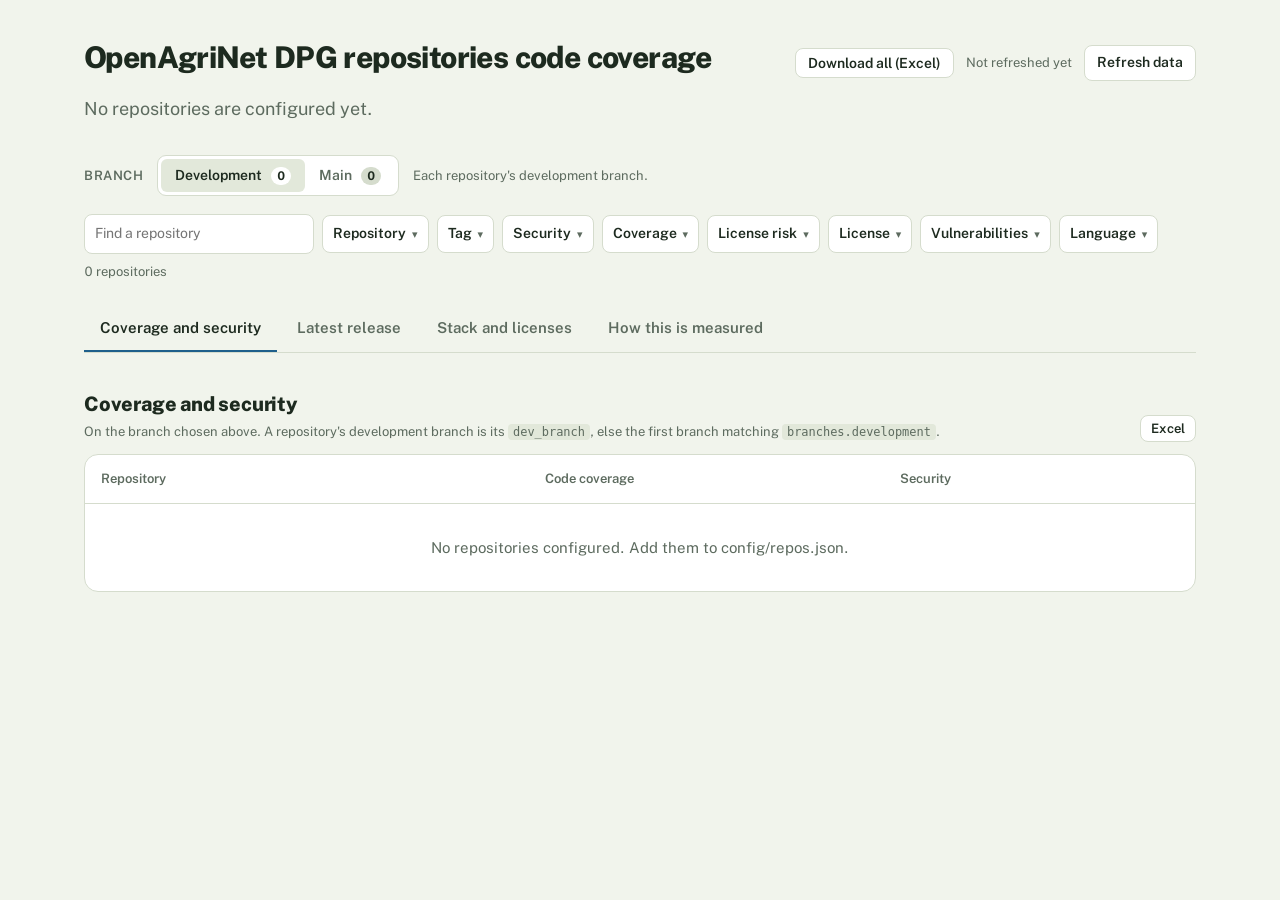
==== commit 8a79a05f: "Export tables to Excel; download everything as one workbook Each table (coverage, releases, stack, p" ====
--- a/index.html
+++ b/index.html
@@ -15,6 +15,7 @@
   <header>
     <h1>OpenAgriNet DPG repositories code coverage</h1>
     <div class="refresh">
+      <button type="button" class="btn" id="export-all" title="One Excel workbook with everything on this dashboard: coverage on both branches, every release version, stack, every dependency and vulnerability, and the license policy. Filters are not applied.">Download all (Excel)</button>
       <span class="updated" id="updated">Loading data…</span>
       <a class="btn" href="https://github.com/OpenAgriNet/Code-coverage-dashboard/actions/workflows/deploy.yml" target="_blank" rel="noopener" title="Opens GitHub Actions. Click “Run workflow” there (needs write access). The page updates about two minutes after the run finishes.">Refresh data</a>
     </div>
@@ -41,7 +42,8 @@
     <div class="sec-head"><div>
       <h2 id="dev-title">Coverage and security</h2>
       <p class="sub" id="dev-note">On the branch chosen above. A repository's development branch is its <code>dev_branch</code>, else the first branch matching <code>branches.development</code>.</p>
-    </div></div>
+    </div><button type="button" class="btn btn-sm" data-export="dev" title="Download the rows this table shows (branch and filters applied) as an Excel sheet">Excel</button></div>
+    <div class="kpis" id="kpi-dev" aria-label="Coverage and security at a glance"></div>
     <div class="table-wrap"><table>
       <thead><tr><th scope="col">Repository</th><th scope="col">Code coverage</th><th scope="col">Security</th></tr></thead>
       <tbody id="dev-rows"><tr><td colspan="3" class="empty">Loading…</td></tr></tbody>
@@ -54,8 +56,9 @@
       <p class="sub">Each repository's newest stable version, or the tags of a named release (when the config defines release sets). Choose a release or one version for every repository here, or change a single repository in its row. Found from release branches, tags and GitHub Releases, as set in <code>config/repos.json</code>.</p>
     </div>
       <div class="controls"><label class="sub" for="rel-set" id="rel-set-label" hidden>Release</label><select class="ver" id="rel-set" hidden><option value="">Each repo's latest</option></select>
-        <label class="sub" for="rel-all">Show version</label><select class="ver" id="rel-all"><option value="">Latest</option></select></div>
+        <label class="sub" for="rel-all">Show version</label><select class="ver" id="rel-all"><option value="">Latest</option></select><button type="button" class="btn btn-sm" data-export="release" title="Download the rows this table shows (branch and filters applied) as an Excel sheet">Excel</button></div>
     </div>
+    <div class="kpis" id="kpi-release" aria-label="Releases at a glance"></div>
     <div id="rel-filters"></div>
     <div class="table-wrap"><table>
       <thead><tr><th scope="col">Repository</th><th scope="col">Code coverage</th><th scope="col">Security</th></tr></thead>
@@ -67,7 +70,8 @@
     <div class="sec-head"><div>
       <h2 id="stack-title">Stack and licenses</h2>
       <p class="sub" id="stack-note">Each repository's development branch. <a href="deps.html">All dependencies →</a></p>
-    </div></div>
+    </div><button type="button" class="btn btn-sm" data-export="stack" title="Download the rows this table shows (branch and filters applied) as an Excel sheet">Excel</button></div>
+    <div class="kpis" id="kpi-stack" aria-label="Stack, dependencies and licenses at a glance"></div>
     <div class="table-wrap"><table class="wide">
       <thead><tr><th scope="col">Repository</th><th scope="col">License</th><th scope="col">Stack</th><th scope="col">Dependencies</th></tr></thead>
       <tbody id="stack-rows"><tr><td colspan="4" class="empty">Loading…</td></tr></tbody>
@@ -94,6 +98,8 @@
 <script src="assets/filters.js"></script>
 <script src="assets/tabs.js"></script>
 <script src="assets/branches.js"></script>
+<script src="assets/xlsx.js"></script>
+<script src="assets/export.js"></script>
 <script src="assets/index.js"></script>
 </body>
 </html>
--- a/assets/style.css
+++ b/assets/style.css
@@ -22,6 +22,7 @@
 .refresh{display:flex;align-items:center;gap:12px}
 .btn{font-size:14px;font-weight:600;border:1px solid var(--line);border-radius:8px;padding:6px 12px;background:var(--surface);color:var(--ink)}
 .btn:hover{text-decoration:none;border-color:var(--muted)}
+button.btn{font-family:inherit;cursor:pointer}.btn-sm{font-size:13px;padding:5px 10px;align-self:flex-end}
 .summary{font-size:18px;max-width:62ch;margin:14px 0 32px;color:var(--muted)}
 .summary strong{color:var(--ink);font-weight:600}
 
@@ -140,3 +141,15 @@
 .switch .count{display:inline-block;min-width:1.6em;margin-left:6px;padding:0 6px;border-radius:999px;font-size:12px;font-weight:700;background:var(--line);color:var(--ink)}
 .switch button[aria-pressed="true"] .count{background:var(--surface)}
 .branch-note{margin:0;flex:1 1 320px}
+/* cards above each table: a label, one big number (with a muted unit or "/ total"), an optional bar, one muted line */
+.kpis{display:grid;grid-template-columns:repeat(auto-fit,minmax(min(190px,100%),1fr));gap:12px;margin:0 0 18px}
+.kpis:empty{display:none}
+.kpi{background:var(--surface);border:1px solid var(--line);border-radius:14px;padding:16px 18px;min-width:0}
+.kpi-label{font-size:13px;font-weight:500;color:var(--muted)}
+.kpi-value{font-size:34px;font-weight:700;line-height:1.15;margin-top:6px;color:var(--ink);font-variant-numeric:normal;letter-spacing:-.01em}
+.kpi-value.good{color:var(--good)}.kpi-value.warn{color:var(--warn)}.kpi-value.bad{color:var(--bad)}
+.kpi-unit,.kpi-of{font-size:16px;font-weight:600;color:var(--muted);letter-spacing:0}
+.kpi-unit{margin-left:2px}
+.kpi-bar{height:6px;border-radius:999px;background:var(--track);margin-top:10px;overflow:hidden}
+.kpi-bar span{display:block;height:100%;border-radius:999px;background:var(--good)}
+.kpi-sub{font-size:13px;color:var(--muted);margin-top:8px;overflow-wrap:anywhere}
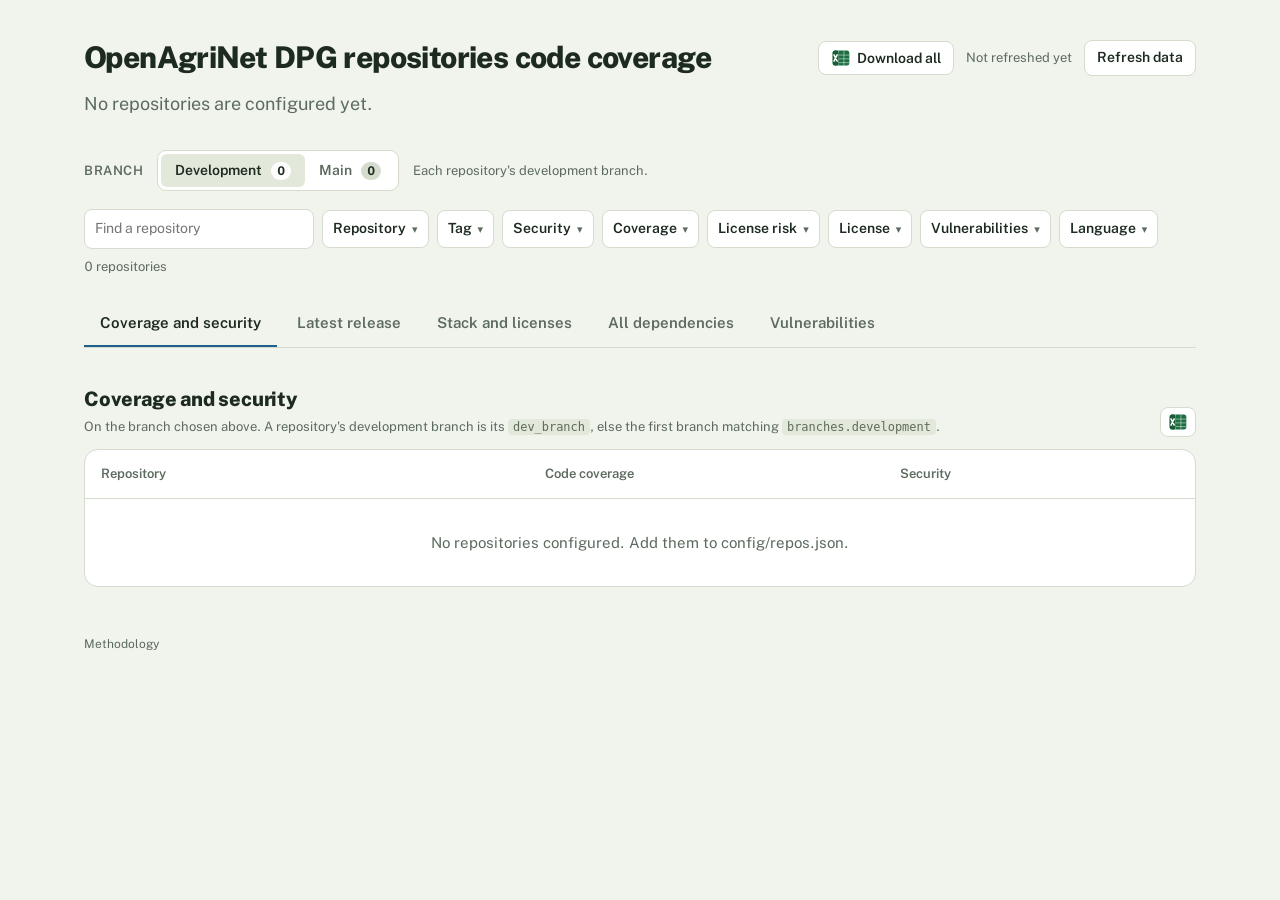
==== commit ed1a5edc: "All dependencies and Vulnerabilities tabs on the main page; methodology page - All dependencies is a" ====
--- a/index.html
+++ b/index.html
@@ -9,13 +9,14 @@
 <link rel="preconnect" href="https://fonts.gstatic.com" crossorigin>
 <link href="https://fonts.googleapis.com/css2?family=Public+Sans:wght@400;500;600;800&display=swap" rel="stylesheet">
 <link rel="stylesheet" href="assets/style.css">
+<link rel="stylesheet" href="assets/deps.css">
 </head>
 <body>
 <main>
   <header>
     <h1>OpenAgriNet DPG repositories code coverage</h1>
     <div class="refresh">
-      <button type="button" class="btn" id="export-all" title="One Excel workbook with everything on this dashboard: coverage on both branches, every release version, stack, every dependency and vulnerability, and the license policy. Filters are not applied.">Download all (Excel)</button>
+      <button type="button" class="btn btn-xl" id="export-all" title="One Excel workbook with everything on this dashboard: coverage on both branches, every release version, stack, every dependency and vulnerability, and the license policy. Filters are not applied."><svg class="xl-icon" viewBox="0 0 24 24" width="20" height="20" aria-hidden="true"><rect x="2" y="3" width="20" height="18" rx="3" fill="#1D6F42"/><path d="M2 8.5h20M2 13h20M2 17.5h20M9 3v18M15.5 3v18" stroke="#fff" stroke-opacity=".55" stroke-width="1"/><rect x="2" y="3" width="7" height="18" rx="3" fill="#185C37"/><path d="M3.6 8.2l3.8 7.6M7.4 8.2l-3.8 7.6" stroke="#fff" stroke-width="1.8" stroke-linecap="round"/></svg>Download all</button>
       <span class="updated" id="updated">Loading data…</span>
       <a class="btn" href="https://github.com/OpenAgriNet/Code-coverage-dashboard/actions/workflows/deploy.yml" target="_blank" rel="noopener" title="Opens GitHub Actions. Click “Run workflow” there (needs write access). The page updates about two minutes after the run finishes.">Refresh data</a>
     </div>
@@ -35,14 +36,15 @@
     <button type="button" role="tab" id="tab-dev" data-tab="dev" aria-controls="sec-dev" aria-selected="true">Coverage and security</button>
     <button type="button" role="tab" id="tab-release" data-tab="release" aria-controls="sec-release" aria-selected="false" tabindex="-1">Latest release</button>
     <button type="button" role="tab" id="tab-stack" data-tab="stack" aria-controls="sec-stack" aria-selected="false" tabindex="-1">Stack and licenses</button>
-    <button type="button" role="tab" id="tab-about" data-tab="about" aria-controls="sec-about" aria-selected="false" tabindex="-1">How this is measured</button>
+    <button type="button" role="tab" id="tab-deps" data-tab="deps" aria-controls="sec-deps" aria-selected="false" tabindex="-1">All dependencies</button>
+    <button type="button" role="tab" id="tab-vulns" data-tab="vulns" aria-controls="sec-vulns" aria-selected="false" tabindex="-1">Vulnerabilities</button>
   </div>
 
   <section id="sec-dev" role="tabpanel" aria-labelledby="tab-dev">
     <div class="sec-head"><div>
       <h2 id="dev-title">Coverage and security</h2>
       <p class="sub" id="dev-note">On the branch chosen above. A repository's development branch is its <code>dev_branch</code>, else the first branch matching <code>branches.development</code>.</p>
-    </div><button type="button" class="btn btn-sm" data-export="dev" title="Download the rows this table shows (branch and filters applied) as an Excel sheet">Excel</button></div>
+    </div><button type="button" class="btn btn-sm btn-xl" data-export="dev" title="Download the rows this table shows (branch and filters applied) as an Excel sheet" aria-label="Download as Excel"><svg class="xl-icon" viewBox="0 0 24 24" width="20" height="20" aria-hidden="true"><rect x="2" y="3" width="20" height="18" rx="3" fill="#1D6F42"/><path d="M2 8.5h20M2 13h20M2 17.5h20M9 3v18M15.5 3v18" stroke="#fff" stroke-opacity=".55" stroke-width="1"/><rect x="2" y="3" width="7" height="18" rx="3" fill="#185C37"/><path d="M3.6 8.2l3.8 7.6M7.4 8.2l-3.8 7.6" stroke="#fff" stroke-width="1.8" stroke-linecap="round"/></svg><span class="sr">Excel</span></button></div>
     <div class="kpis" id="kpi-dev" aria-label="Coverage and security at a glance"></div>
     <div class="table-wrap"><table>
       <thead><tr><th scope="col">Repository</th><th scope="col">Code coverage</th><th scope="col">Security</th></tr></thead>
@@ -56,7 +58,7 @@
       <p class="sub">Each repository's newest stable version, or the tags of a named release (when the config defines release sets). Choose a release or one version for every repository here, or change a single repository in its row. Found from release branches, tags and GitHub Releases, as set in <code>config/repos.json</code>.</p>
     </div>
       <div class="controls"><label class="sub" for="rel-set" id="rel-set-label" hidden>Release</label><select class="ver" id="rel-set" hidden><option value="">Each repo's latest</option></select>
-        <label class="sub" for="rel-all">Show version</label><select class="ver" id="rel-all"><option value="">Latest</option></select><button type="button" class="btn btn-sm" data-export="release" title="Download the rows this table shows (branch and filters applied) as an Excel sheet">Excel</button></div>
+        <label class="sub" for="rel-all">Show version</label><select class="ver" id="rel-all"><option value="">Latest</option></select><button type="button" class="btn btn-sm btn-xl" data-export="release" title="Download the rows this table shows (branch and filters applied) as an Excel sheet" aria-label="Download as Excel"><svg class="xl-icon" viewBox="0 0 24 24" width="20" height="20" aria-hidden="true"><rect x="2" y="3" width="20" height="18" rx="3" fill="#1D6F42"/><path d="M2 8.5h20M2 13h20M2 17.5h20M9 3v18M15.5 3v18" stroke="#fff" stroke-opacity=".55" stroke-width="1"/><rect x="2" y="3" width="7" height="18" rx="3" fill="#185C37"/><path d="M3.6 8.2l3.8 7.6M7.4 8.2l-3.8 7.6" stroke="#fff" stroke-width="1.8" stroke-linecap="round"/></svg><span class="sr">Excel</span></button></div>
     </div>
     <div class="kpis" id="kpi-release" aria-label="Releases at a glance"></div>
     <div id="rel-filters"></div>
@@ -69,8 +71,8 @@
   <section id="sec-stack" role="tabpanel" aria-labelledby="tab-stack" hidden>
     <div class="sec-head"><div>
       <h2 id="stack-title">Stack and licenses</h2>
-      <p class="sub" id="stack-note">Each repository's development branch. <a href="deps.html">All dependencies →</a></p>
-    </div><button type="button" class="btn btn-sm" data-export="stack" title="Download the rows this table shows (branch and filters applied) as an Excel sheet">Excel</button></div>
+      <p class="sub" id="stack-note">Each repository's development branch.</p>
+    </div><button type="button" class="btn btn-sm btn-xl" data-export="stack" title="Download the rows this table shows (branch and filters applied) as an Excel sheet" aria-label="Download as Excel"><svg class="xl-icon" viewBox="0 0 24 24" width="20" height="20" aria-hidden="true"><rect x="2" y="3" width="20" height="18" rx="3" fill="#1D6F42"/><path d="M2 8.5h20M2 13h20M2 17.5h20M9 3v18M15.5 3v18" stroke="#fff" stroke-opacity=".55" stroke-width="1"/><rect x="2" y="3" width="7" height="18" rx="3" fill="#185C37"/><path d="M3.6 8.2l3.8 7.6M7.4 8.2l-3.8 7.6" stroke="#fff" stroke-width="1.8" stroke-linecap="round"/></svg><span class="sr">Excel</span></button></div>
     <div class="kpis" id="kpi-stack" aria-label="Stack, dependencies and licenses at a glance"></div>
     <div class="table-wrap"><table class="wide">
       <thead><tr><th scope="col">Repository</th><th scope="col">License</th><th scope="col">Stack</th><th scope="col">Dependencies</th></tr></thead>
@@ -78,28 +80,66 @@
     </table></div>
   </section>
 
-  <section id="sec-about" role="tabpanel" aria-labelledby="tab-about" hidden>
-  <details class="how" open>
-    <summary>How this is measured</summary>
-    <ul>
-      <li><b>Branch.</b> Set per repository in <code>config/repos.json</code> (the <code>dev_branch</code> in the config, else the first branch matching <code>branches.development</code>, else the default branch).</li>
-      <li><b>Releases.</b> Versions come from release branches (<code>release-1.2.0</code>), git tags (<code>v1.2.0</code>) and GitHub Releases, as set under <code>releases</code> in the config. <code>v1.2.0</code> and <code>1.2.0</code> are one version; names that are not versions (such as <code>fork-point</code>) are ignored. A branch is measured as it is now and has live badges. A tag or release is measured at its tagged commit, so it shows plain numbers and the date of the last run.</li>
-      <li><b>Code coverage.</b> The badge is Codecov's live badge for that branch. The line count underneath comes from the last refresh: Codecov first, otherwise the coverage file saved by the latest <code>CI</code> run on that branch. Partially covered lines count as not covered.</li>
-      <li><b>Security.</b> The latest completed run of the repo's <code>security.yml</code> on that branch. <i>No runs on this branch</i> means the workflow does not run there; it is not a failure.</li>
-      <li><b>Refresh data</b> opens the refresh workflow on GitHub; click <i>Run workflow</i> there (needs write access to this repo). The badges are always live; line counts and run links update when the run finishes.</li>
-      <li><b>Stale coverage.</b> A <i>Measured</i> date more than 14 days old is shown in amber: that branch has had no coverage upload for two weeks.</li>
-      <li><b>Dates.</b> <i>Measured</i> is the commit time of the commit whose coverage is shown (or the CI run time). <i>Last run</i> is when the latest security run on that branch finished.</li>
-      <li><b>Stack and licenses.</b> <a href="https://github.com/specfy/stack-analyser" target="_blank" rel="noopener">specfy/stack-analyser</a> reads a fresh clone of the development branch for languages, technologies and dependencies. The repo license is GitHub's reading of its <code>LICENSE</code> file. Each npm, PyPI and Go dependency's license and latest version come from <a href="https://deps.dev" target="_blank" rel="noopener">deps.dev</a>; Docker images and GitHub Actions are listed but not looked up.</li>
-      <li><b>No report</b> or an <i>unknown</i> badge means nothing was uploaded for that branch. It does not mean 0%. This dashboard never reruns tests.</li>
-    </ul>
-  </details>
+  <section id="sec-deps" role="tabpanel" aria-labelledby="tab-deps" hidden>
+    <div class="sec-head"><div><h2 id="dep-title">All dependencies</h2><p class="sub" id="dep-note"></p></div>
+      <div class="sortby"><label class="sub" for="dep-sort">Sort by</label>
+        <select class="ver" id="dep-sort">
+          <option value="repo">Repository</option>
+          <option value="severe">Most severe first (critical, then high, ...)</option>
+          <option value="vulns">Most vulnerabilities first</option>
+          <option value="unfixed">Most with no fix first</option>
+          <option value="name">Package name</option>
+          <option value="stars">Stars (most first)</option>
+          <option value="stars_least">Stars (least first)</option>
+        </select><button type="button" class="btn btn-sm btn-xl" data-export="deps" title="Download the rows this table shows (branch, kind and filters applied) as Excel: the dependencies, every advisory, and for images the packages inside them" aria-label="Download as Excel"><svg class="xl-icon" viewBox="0 0 24 24" width="20" height="20" aria-hidden="true"><rect x="2" y="3" width="20" height="18" rx="3" fill="#1D6F42"/><path d="M2 8.5h20M2 13h20M2 17.5h20M9 3v18M15.5 3v18" stroke="#fff" stroke-opacity=".55" stroke-width="1"/><rect x="2" y="3" width="7" height="18" rx="3" fill="#185C37"/><path d="M3.6 8.2l3.8 7.6M7.4 8.2l-3.8 7.6" stroke="#fff" stroke-width="1.8" stroke-linecap="round"/></svg><span class="sr">Excel</span></button></div>
+    </div>
+    <div class="subtabs" id="dep-kinds" role="tablist" aria-label="Kind of dependency"></div>
+    <div id="dep-filters"></div>
+    <p class="dep-summary" id="dep-summary">Reading the dependency list.</p>
+    <div class="kpis" id="kpi-deps" aria-label="Dependencies at a glance"></div>
+    <div class="table-wrap"><table class="deps" id="dep-table">
+      <thead id="dep-head"></thead>
+      <tbody id="dep-rows"><tr><td colspan="7" class="empty">Loading…</td></tr></tbody>
+    </table></div>
+    <nav id="dep-pager" aria-label="Pages of dependencies"></nav>
+    <h3 class="policy-h">License policy</h3>
+    <div id="policy"></div>
   </section>
+
+  <section id="sec-vulns" role="tabpanel" aria-labelledby="tab-vulns" hidden>
+    <div class="sec-head"><div><h2>Vulnerabilities</h2><p class="sub" id="vuln-note"></p></div>
+      <div class="sortby"><label class="sub" for="vuln-sort">Sort by</label>
+        <select class="ver" id="vuln-sort">
+          <option value="severe">Most severe first</option>
+          <option value="places">Found in the most places</option>
+          <option value="nofix">No fix released first</option>
+          <option value="pkg">Affected package</option>
+          <option value="id">Advisory id</option>
+        </select><button type="button" class="btn btn-sm btn-xl" data-export="vulns" title="Download the advisories this table shows (branch and filters applied) as Excel: one sheet of advisories, one of every place each was found" aria-label="Download as Excel"><svg class="xl-icon" viewBox="0 0 24 24" width="20" height="20" aria-hidden="true"><rect x="2" y="3" width="20" height="18" rx="3" fill="#1D6F42"/><path d="M2 8.5h20M2 13h20M2 17.5h20M9 3v18M15.5 3v18" stroke="#fff" stroke-opacity=".55" stroke-width="1"/><rect x="2" y="3" width="7" height="18" rx="3" fill="#185C37"/><path d="M3.6 8.2l3.8 7.6M7.4 8.2l-3.8 7.6" stroke="#fff" stroke-width="1.8" stroke-linecap="round"/></svg><span class="sr">Excel</span></button></div>
+    </div>
+    <div class="kpis" id="kpi-vulns" aria-label="Vulnerabilities at a glance"></div>
+    <div id="vuln-filters"></div>
+    <div class="table-wrap"><table class="vulns">
+      <thead><tr><th scope="col">Advisory</th><th scope="col">Severity</th><th scope="col">Affected package</th><th scope="col">Found in</th><th scope="col">Fixed in</th><th scope="col">Summary</th></tr></thead>
+      <tbody id="vuln-rows"><tr><td colspan="6" class="empty">Loading…</td></tr></tbody>
+    </table></div>
+    <nav id="vuln-pager" aria-label="Pages of advisories"></nav>
+  </section>
+
+  <dialog id="vuln-card" class="card" aria-labelledby="vc-title">
+    <div class="card-head"><div><h2 id="vc-title"></h2><div class="sub" id="vc-sub"></div></div><button type="button" class="card-close" id="vc-close" aria-label="Close">&times;</button></div>
+    <div class="card-body" id="vc-body"></div>
+  </dialog>
+  <footer class="page-foot"><a href="methodology.html" title="Sources, calculations, confidence and limitations of every figure">Methodology</a></footer>
 </main>
 <script src="assets/filters.js"></script>
 <script src="assets/tabs.js"></script>
 <script src="assets/branches.js"></script>
 <script src="assets/xlsx.js"></script>
 <script src="assets/export.js"></script>
+<script src="assets/pager.js"></script>
+<script src="assets/deps.js"></script>
+<script src="assets/vulns.js"></script>
 <script src="assets/index.js"></script>
 </body>
 </html>
--- a/assets/style.css
+++ b/assets/style.css
@@ -40,6 +40,7 @@
 tbody tr:last-child td{border-bottom:0}
 .repo{font-weight:600;font-size:15px}
 .tag{display:inline-block;font-size:11px;font-weight:600;padding:1px 7px;border-radius:999px;border:1px solid var(--good);color:var(--good);vertical-align:2px}
+.tag-archived{border-color:var(--warn);color:var(--warn)}
 .sub{font-size:13px;color:var(--muted);margin-top:3px}
 .switch{display:inline-flex;border:1px solid var(--line);border-radius:9px;padding:3px;background:var(--surface)}
 .switch button{font:inherit;font-size:14px;font-weight:600;border:0;border-radius:6px;padding:6px 14px;background:none;color:var(--muted);cursor:pointer}
@@ -153,3 +154,36 @@
 .kpi-bar{height:6px;border-radius:999px;background:var(--track);margin-top:10px;overflow:hidden}
 .kpi-bar span{display:block;height:100%;border-radius:999px;background:var(--good)}
 .kpi-sub{font-size:13px;color:var(--muted);margin-top:8px;overflow-wrap:anywhere}
+/* Excel buttons: a spreadsheet icon instead of the word */
+.btn-xl{display:inline-flex;align-items:center;gap:6px}.btn-sm.btn-xl{padding:4px 7px}
+.xl-icon{flex:none;display:block}
+/* Pager under a long table (pager.js): the branch switch's look for the page buttons */
+.pager{display:flex;flex-wrap:wrap;align-items:center;gap:10px 16px;margin:14px 0 0}.pager[hidden]{display:none}
+.pager-info{font-size:14px;color:var(--muted);min-width:9em}
+.pager .switch button{padding:5px 11px;min-width:2.4em}.pager .switch button:disabled{opacity:.4;cursor:default}
+.pager-gap{align-self:center;padding:0 4px;color:var(--muted)}
+.pager-size{display:inline-flex;align-items:center;gap:8px;margin-left:auto}.pager-size .ver{margin-top:0}
+/* methodology.html: a document page, contents beside the text */
+.page-foot{margin-top:48px;font-size:12px}
+.page-foot a{color:var(--muted)}.page-foot a:hover{color:var(--link)}
+main.doc{max-width:1100px}
+.doc-head{display:block;margin:18px 0 28px;max-width:72ch}
+.doc-kicker{margin:0 0 6px;font-size:13px;font-weight:600;letter-spacing:.06em;text-transform:uppercase;color:var(--good)}
+.doc-lede{font-size:17px;color:var(--muted);margin:12px 0 0}
+.doc-grid{display:grid;grid-template-columns:220px minmax(0,1fr);gap:40px;align-items:start}
+.doc-toc{position:sticky;top:24px;font-size:14px}
+.doc-toc-h{font-size:12px;font-weight:600;letter-spacing:.06em;text-transform:uppercase;color:var(--muted);margin:0 0 8px}
+.doc-toc ol{margin:0;padding-left:18px}.doc-toc li{margin:6px 0}
+.doc-body{max-width:76ch}
+.doc-body section{margin:0 0 40px;scroll-margin-top:20px}
+.doc-body h2{font-size:21px;font-weight:800;letter-spacing:-.01em;margin:0 0 12px;padding-bottom:8px;border-bottom:1px solid var(--line)}
+.doc-body p,.doc-body li,.doc-body dd{color:var(--ink)}
+.doc-body ul,.doc-steps{padding-left:20px}.doc-body li{margin:6px 0}
+.doc-dl{display:grid;grid-template-columns:150px minmax(0,1fr);gap:10px 20px;margin:12px 0}
+.doc-dl dt{font-weight:600}.doc-dl dd{margin:0}
+.doc-table{min-width:0;table-layout:auto;font-size:14px}.doc-table th:first-child{width:auto}.doc-table th:nth-child(2){width:auto}
+.doc-table td{vertical-align:top}
+.conf{display:inline-block;font-size:12px;font-weight:700;padding:1px 9px;border-radius:999px;white-space:nowrap}
+.conf-high{background:color-mix(in srgb,var(--good) 16%,var(--surface));color:var(--good)}
+.conf-med{background:color-mix(in srgb,var(--warn) 16%,var(--surface));color:var(--warn)}
+@media (max-width:820px){.doc-grid{grid-template-columns:1fr}.doc-toc{position:static}.doc-dl{grid-template-columns:1fr;gap:2px}.doc-dl dd{margin-bottom:10px}}
--- a/assets/deps.css
+++ b/assets/deps.css
@@ -0,0 +1,40 @@
+table.deps{min-width:980px}table.deps th:first-child{width:22%}table.deps th:nth-child(2){width:9%}table.deps th:nth-child(6){width:24%}
+.sev{font-size:11px;font-weight:600;text-transform:uppercase;letter-spacing:.03em}
+.fix-open{all:unset;cursor:pointer;display:block;border-radius:4px}.fix-open:hover .open-hint{text-decoration:underline}.fix-open:focus-visible{outline:2px solid var(--focus);outline-offset:2px}
+.open-hint{display:block;font-size:12px;color:var(--link)}
+dialog.card{width:min(960px,calc(100vw - 32px));max-height:calc(100vh - 48px);padding:0;border:1px solid var(--line);border-radius:12px;background:var(--surface);color:var(--ink);box-shadow:0 16px 48px rgba(0,0,0,.28)}
+dialog.card::backdrop{background:rgba(10,16,12,.55)}
+.card-head{display:flex;gap:16px;align-items:flex-start;justify-content:space-between;padding:18px 20px 12px;border-bottom:1px solid var(--line)}
+.card-head h2{margin:0;font-size:18px}.card-head .sub{margin:4px 0 0}
+.card-close{font:inherit;font-size:20px;line-height:1;border:1px solid var(--line);border-radius:8px;background:var(--surface);color:var(--ink);padding:4px 10px;cursor:pointer}
+.card-body{padding:12px 20px 20px;overflow:auto;max-height:calc(100vh - 170px)}
+.card-body table{width:100%;border-collapse:collapse;font-size:13px;table-layout:fixed}
+.card-body th.c-adv{width:19%}.card-body th.c-sev{width:10%}.card-body th.c-pkg{width:25%}.card-body th.c-fix{width:12%}.card-body th.c-sum{width:34%}
+.card-body th,.card-body td{padding:7px 8px;white-space:normal}
+.card-body td{overflow-wrap:anywhere}.card-body th{text-align:left;font-size:12px;color:var(--muted);font-weight:600;padding:6px 8px;border-bottom:1px solid var(--line);position:sticky;top:-12px;background:var(--surface)}
+.card-body td{padding:7px 8px;border-bottom:1px solid var(--line);vertical-align:top}
+.sortby{display:flex;align-items:center;gap:8px}.sortby .ver{margin-top:0}
+/* the All dependencies tab: kind sub-tabs, severity counts, the image view and its card */
+.subtabs{display:flex;flex-wrap:wrap;gap:6px;margin:4px 0 14px}
+.subtabs [role=tab]{font:inherit;font-size:14px;font-weight:600;border:1px solid var(--line);border-radius:999px;padding:6px 14px;background:var(--surface);color:var(--muted);cursor:pointer}
+.subtabs [role=tab]:hover{color:var(--ink);border-color:var(--muted)}
+.subtabs [role=tab][aria-selected="true"]{background:var(--ink);border-color:var(--ink);color:var(--surface)}
+.subtabs .count{display:inline-block;margin-left:4px;padding:0 6px;border-radius:999px;font-size:12px;background:var(--track);color:var(--ink)}
+.subtabs [aria-selected="true"] .count{background:var(--surface)}
+.dep-summary{color:var(--muted);margin:0 0 14px;max-width:90ch}.dep-summary strong{color:var(--ink)}
+.vcount{font-weight:700}
+.sevs{display:inline-flex;flex-wrap:wrap;gap:4px;margin-top:4px;vertical-align:middle}
+.sevc{font-size:11px;font-weight:700;line-height:18px;padding:0 7px;border-radius:999px;white-space:nowrap;border:1px solid transparent}
+.sevc-critical{background:var(--bad);color:var(--surface)}
+.sevc-high{border-color:var(--bad);color:var(--bad)}
+.sevc-moderate{border-color:var(--warn);color:var(--warn)}
+.sevc-low{border-color:var(--line);color:var(--muted)}
+.sevc-unknown{border:1px dashed var(--muted);color:var(--muted)}
+table.deps.images th:first-child{width:24%}table.deps.images th:nth-child(2){width:13%}table.deps.images th:nth-child(3){width:11%}table.deps.images th:nth-child(5){width:27%}table.deps.images th:nth-child(6){width:12%}
+.fb-hint{margin:0 6px 6px;font-size:12px;color:var(--muted)}
+.method{margin-top:8px;font-size:13px;color:var(--muted);max-width:90ch}
+.card-h{font-size:14px;margin:14px 0 6px}
+.card-body th.c-ipkg{width:22%}.card-body th.c-ikind{width:24%}.card-body th.c-icur{width:16%}.card-body th.c-ifix{width:14%}.card-body th.c-isev{width:24%}
+.policy-h{font-size:16px;margin:28px 0 10px}
+table.vulns{min-width:980px}table.vulns th:first-child{width:15%}table.vulns th:nth-child(2){width:9%}table.vulns th:nth-child(3){width:19%}table.vulns th:nth-child(4){width:22%}table.vulns th:nth-child(5){width:12%}
+.vsum{font-size:13px;color:var(--muted)}
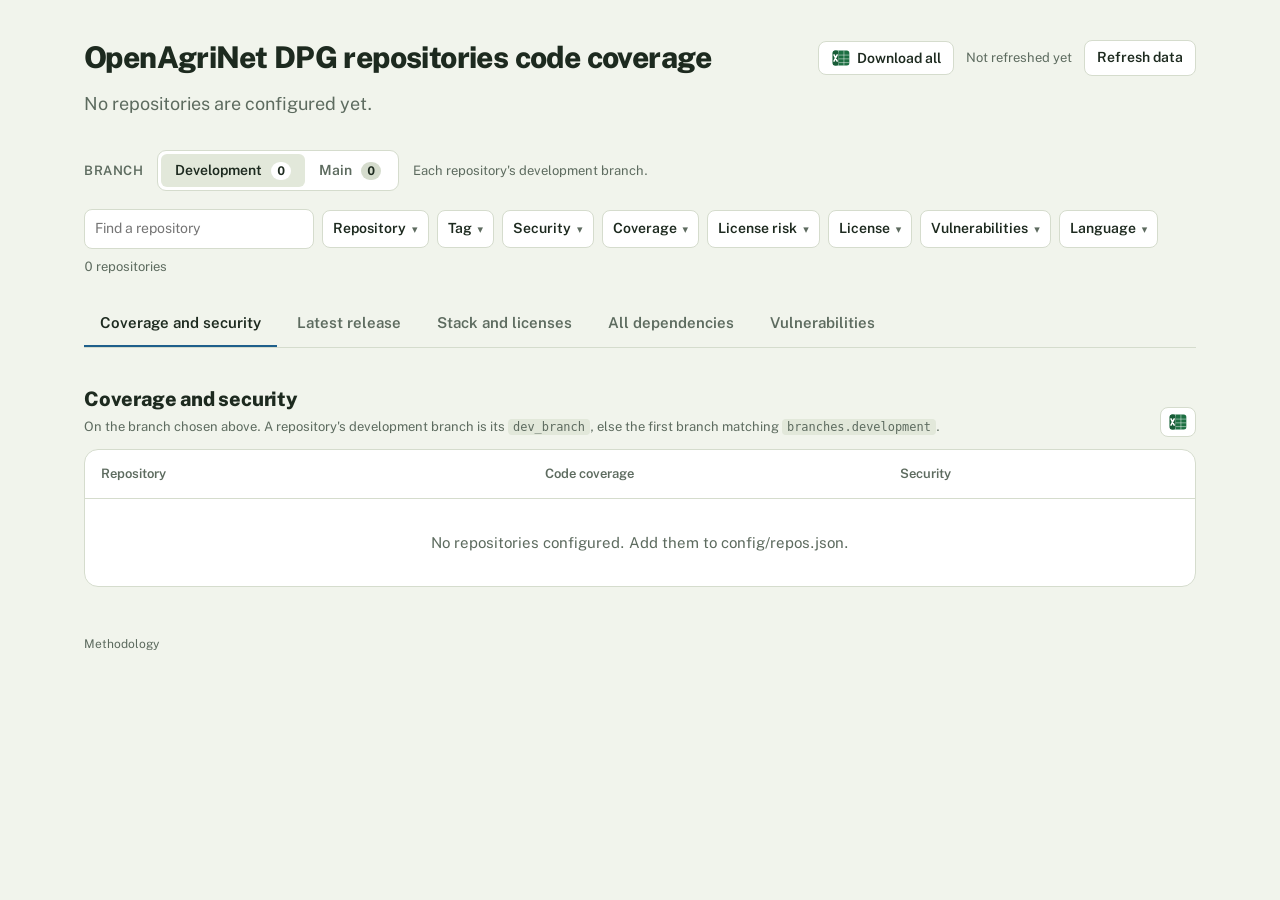
==== commit b448f355: "Group vulnerabilities by CVE, leave out minor distro findings, drop hand-made names - Vulnerabilitie" ====
--- a/index.html
+++ b/index.html
@@ -82,7 +82,7 @@
 
   <section id="sec-deps" role="tabpanel" aria-labelledby="tab-deps" hidden>
     <div class="sec-head"><div><h2 id="dep-title">All dependencies</h2><p class="sub" id="dep-note"></p></div>
-      <div class="sortby"><label class="sub" for="dep-sort">Sort by</label>
+      <div class="sortby"><label class="sub minor-label" title="Debian rates some findings unimportant (Ubuntu: negligible): it does not consider them security problems in practice and will not fix them. They are left out of every count unless this is ticked."><input type="checkbox" class="minor-switch"> Include minor</label><label class="sub" for="dep-sort">Sort by</label>
         <select class="ver" id="dep-sort">
           <option value="repo">Repository</option>
           <option value="severe">Most severe first (critical, then high, ...)</option>
@@ -108,19 +108,19 @@
 
   <section id="sec-vulns" role="tabpanel" aria-labelledby="tab-vulns" hidden>
     <div class="sec-head"><div><h2>Vulnerabilities</h2><p class="sub" id="vuln-note"></p></div>
-      <div class="sortby"><label class="sub" for="vuln-sort">Sort by</label>
+      <div class="sortby"><label class="sub minor-label" title="Debian rates some findings unimportant (Ubuntu: negligible): it does not consider them security problems in practice and will not fix them. They are left out of every count unless this is ticked."><input type="checkbox" class="minor-switch"> Include minor</label><label class="sub" for="vuln-sort">Sort by</label>
         <select class="ver" id="vuln-sort">
           <option value="severe">Most severe first</option>
           <option value="places">Found in the most places</option>
           <option value="nofix">No fix released first</option>
           <option value="pkg">Affected package</option>
-          <option value="id">Advisory id</option>
+          <option value="id">CVE or advisory id</option>
         </select><button type="button" class="btn btn-sm btn-xl" data-export="vulns" title="Download the advisories this table shows (branch and filters applied) as Excel: one sheet of advisories, one of every place each was found" aria-label="Download as Excel"><svg class="xl-icon" viewBox="0 0 24 24" width="20" height="20" aria-hidden="true"><rect x="2" y="3" width="20" height="18" rx="3" fill="#1D6F42"/><path d="M2 8.5h20M2 13h20M2 17.5h20M9 3v18M15.5 3v18" stroke="#fff" stroke-opacity=".55" stroke-width="1"/><rect x="2" y="3" width="7" height="18" rx="3" fill="#185C37"/><path d="M3.6 8.2l3.8 7.6M7.4 8.2l-3.8 7.6" stroke="#fff" stroke-width="1.8" stroke-linecap="round"/></svg><span class="sr">Excel</span></button></div>
     </div>
     <div class="kpis" id="kpi-vulns" aria-label="Vulnerabilities at a glance"></div>
     <div id="vuln-filters"></div>
     <div class="table-wrap"><table class="vulns">
-      <thead><tr><th scope="col">Advisory</th><th scope="col">Severity</th><th scope="col">Affected package</th><th scope="col">Found in</th><th scope="col">Fixed in</th><th scope="col">Summary</th></tr></thead>
+      <thead><tr><th scope="col">Vulnerability</th><th scope="col">Severity</th><th scope="col">Affected package</th><th scope="col">Found in</th><th scope="col">Fixed in</th><th scope="col">Summary</th></tr></thead>
       <tbody id="vuln-rows"><tr><td colspan="6" class="empty">Loading…</td></tr></tbody>
     </table></div>
     <nav id="vuln-pager" aria-label="Pages of advisories"></nav>
--- a/assets/style.css
+++ b/assets/style.css
@@ -187,3 +187,4 @@
 .conf-high{background:color-mix(in srgb,var(--good) 16%,var(--surface));color:var(--good)}
 .conf-med{background:color-mix(in srgb,var(--warn) 16%,var(--surface));color:var(--warn)}
 @media (max-width:820px){.doc-grid{grid-template-columns:1fr}.doc-toc{position:static}.doc-dl{grid-template-columns:1fr;gap:2px}.doc-dl dd{margin-bottom:10px}}
+.conf-low{background:color-mix(in srgb,var(--bad) 14%,var(--surface));color:var(--bad)}
--- a/assets/deps.css
+++ b/assets/deps.css
@@ -38,3 +38,5 @@
 .policy-h{font-size:16px;margin:28px 0 10px}
 table.vulns{min-width:980px}table.vulns th:first-child{width:15%}table.vulns th:nth-child(2){width:9%}table.vulns th:nth-child(3){width:19%}table.vulns th:nth-child(4){width:22%}table.vulns th:nth-child(5){width:12%}
 .vsum{font-size:13px;color:var(--muted)}
+.minor-label{display:inline-flex;align-items:center;gap:6px;margin-right:6px;cursor:pointer}.minor-label input{accent-color:var(--link)}
+tr.row-minor>td{opacity:.6}
